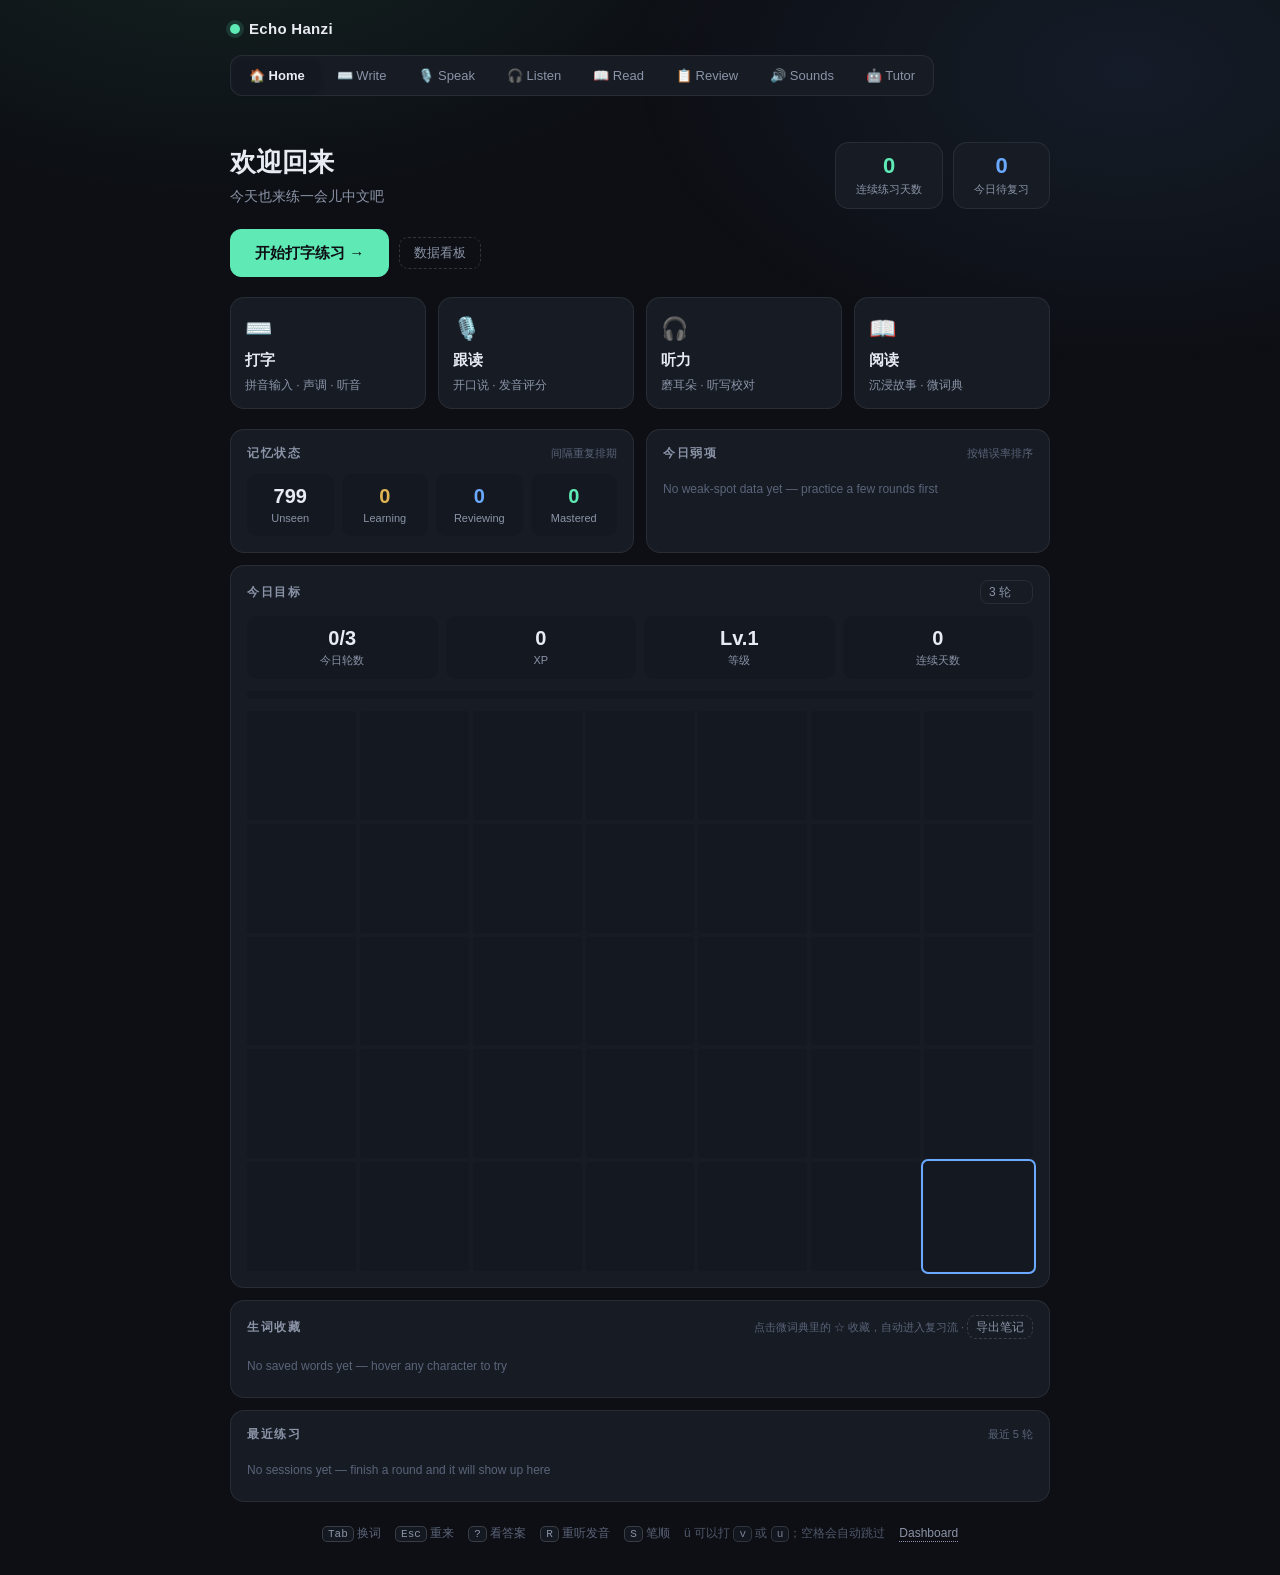
==== index.html @ b55a52b3 "feat: P3 体验打磨——IME 前缀词组联想、跟读录音回放对比、AI 助教语音输入" ====
<!doctype html>
<html lang="zh-CN" data-theme="dark">
<head>
<meta charset="utf-8" />
<meta name="viewport" content="width=device-width, initial-scale=1, viewport-fit=cover" />
<meta name="description" content="Echo Hanzi — 用打字的方式学中文：拼音输入、声调训练、听音盲打、间隔复习与弱项专项。" />
<meta name="theme-color" content="#0d0f14" />
<meta name="apple-mobile-web-app-capable" content="yes" />
<meta name="apple-mobile-web-app-status-bar-style" content="black-translucent" />
<meta name="apple-mobile-web-app-title" content="EchoHanzi" />
<title>Echo Hanzi · 中文打字学习</title>
<link rel="icon" href="favicon.svg" type="image/svg+xml" />
<link rel="apple-touch-icon" href="icon-192.png" />
<link rel="manifest" href="manifest.json" />
<link rel="stylesheet" href="styles.css" />
</head>
<body>
<div class="app">

  <header class="topbar">
    <div class="brand">
      <span class="brand-dot" aria-hidden="true"></span>
      <span class="brand-name">Echo Hanzi</span>
    </div>

    <!-- 四大核心中心全局导航 -->
    <nav class="hub-nav" id="hub-nav">
      <button class="hub-tab is-active" id="tab-home" type="button" data-hub="home">🏠 总览</button>
      <button class="hub-tab" id="tab-write" type="button" data-hub="write">⌨️ 打字</button>
      <button class="hub-tab" id="tab-speak" type="button" data-hub="speak">🎙️ 跟读</button>
      <button class="hub-tab" id="tab-listen" type="button" data-hub="listen">🎧 听力</button>
      <button class="hub-tab" id="tab-read" type="button" data-hub="read">📖 阅读</button>
      <button class="hub-tab" id="tab-review" type="button" data-hub="review">📋 复习</button>
      <button class="hub-tab" id="tab-pron" type="button" data-hub="pron">🔊 发音</button>
      <button class="hub-tab" id="tab-tutor" type="button" data-hub="tutor">🤖 助教</button>
    </nav>

    <div class="controls">
      <label class="sfield">
        <span class="sfield-label">模式</span>
        <select id="sel-mode">
          <option value="word">词</option>
          <option value="sentence">句</option>
          <option value="story">故事</option>
        </select>
      </label>

      <label class="sfield" id="field-level">
        <span class="sfield-label">词库</span>
        <select id="sel-level">
          <option value="hsk1">HSK 1</option>
          <option value="hsk2">HSK 2 🔒</option>
          <option value="hsk3">HSK 3 🔒</option>
          <option value="all">全部 🔒</option>
        </select>
      </label>

      <label class="sfield" id="field-story" hidden>
        <span class="sfield-label">选篇</span>
        <select id="sel-story">
          <option value="beijing-trip">第一次去北京</option>
          <option value="my-cat">我的小猫咪咪</option>
          <option value="coffee-shop">在咖啡馆见面</option>
          <option value="weekend-sports">周末的运动时光</option>
          <option value="my-bedroom">我的房间</option>
          <option value="bus-to-work">坐公交上班</option>
          <option value="rainy-day">雨天的周末</option>
          <option value="at-the-market">在菜市场</option>
          <option value="learning-chinese">学中文的日子</option>
          <option value="winter-snow">第一场雪</option>
          <option value="grandmas-dumplings">奶奶的饺子</option>
          <option value="lost-phone">手机不见了</option>
        </select>
      </label>

      <label class="sfield" id="field-count">
        <span class="sfield-label">数量</span>
        <select id="sel-count">
          <option value="10">10</option>
          <option value="20" selected>20</option>
          <option value="50">50</option>
          <option value="0">全部</option>
        </select>
      </label>

      <button class="toggle" id="tg-tones" type="button" aria-pressed="false" title="要求输入声调数字，如 ni3hao3">
        声调
      </button>
      <button class="toggle" id="tg-ime" type="button" aria-pressed="false" title="开启真实中文输入法：弹候选框，按空格/数字选字上屏">
        输入法
      </button>
      <button class="toggle" id="tg-echo" type="button" aria-pressed="false" title="隐藏汉字与拼音，只听音辨义">
        听音
      </button>
      <button class="toggle" id="tg-speech" type="button" aria-pressed="true" title="完成一个词后朗读">
        朗读
      </button>
      <button class="toggle" id="tg-sound" type="button" aria-pressed="true" title="敲击音效">
        音效
      </button>
      <button class="toggle" id="tg-lang" type="button" title="切换界面语言 (Language)">EN</button>
      <button class="toggle" id="btn-import" type="button" title="导入自定义内容">导入</button>
      <button class="toggle" id="btn-pro" type="button" title="Echo Hanzi Pro">👑</button>
      <button class="toggle iconly" id="tg-theme" type="button" title="切换主题">◐</button>
    </div>
  </header>

  <!-- 🏠 学习总览 (Home) -->
  <section class="screen home-screen" id="screen-home" hidden>
    <div class="home-hero">
      <div class="home-greet">
        <h2 class="home-title" id="home-title">欢迎回来</h2>
        <p class="home-sub" id="home-sub">今天也来练一会儿中文吧</p>
      </div>
      <div class="home-hero-stats">
        <div class="home-pill">
          <span class="home-pill-v" id="home-streak">0</span>
          <span class="home-pill-k">连续练习天数</span>
        </div>
        <div class="home-pill home-pill-due">
          <span class="home-pill-v" id="home-due">0</span>
          <span class="home-pill-k">今日待复习</span>
        </div>
      </div>
    </div>

    <div class="home-cta-row">
      <button class="primary-btn home-start" id="btn-home-start" type="button">开始打字练习 →</button>
      <button class="ghost-btn" id="btn-home-dash" type="button">数据看板</button>
    </div>

    <div class="home-cards" id="home-cards">
      <button class="home-card" type="button" data-goto="write">
        <span class="home-card-icon">⌨️</span>
        <span class="home-card-name">打字</span>
        <span class="home-card-desc">拼音输入 · 声调 · 听音</span>
      </button>
      <button class="home-card" type="button" data-goto="speak">
        <span class="home-card-icon">🎙️</span>
        <span class="home-card-name">跟读</span>
        <span class="home-card-desc">开口说 · 发音评分</span>
      </button>
      <button class="home-card" type="button" data-goto="listen">
        <span class="home-card-icon">🎧</span>
        <span class="home-card-name">听力</span>
        <span class="home-card-desc">磨耳朵 · 听写校对</span>
      </button>
      <button class="home-card" type="button" data-goto="read">
        <span class="home-card-icon">📖</span>
        <span class="home-card-name">阅读</span>
        <span class="home-card-desc">沉浸故事 · 微词典</span>
      </button>
    </div>

    <div class="home-panels">
      <section class="panel home-panel">
        <div class="panel-head"><h3 class="panel-title">记忆状态</h3><span class="panel-sub">间隔重复排期</span></div>
        <div class="home-srs" id="home-srs"></div>
      </section>
      <section class="panel home-panel">
        <div class="panel-head"><h3 class="panel-title">今日弱项</h3><span class="panel-sub">按错误率排序</span></div>
        <div class="home-weak" id="home-weak"></div>
      </section>
      <section class="panel home-panel home-panel-wide">
        <div class="panel-head">
          <h3 class="panel-title" id="today-title">今日目标</h3>
          <span class="panel-sub">
            <label class="today-goal-label">
              <select id="sel-goal" class="today-goal-select">
                <option value="1">1 轮</option>
                <option value="3" selected>3 轮</option>
                <option value="5">5 轮</option>
              </select>
            </label>
          </span>
        </div>
        <div class="today-box">
          <div class="today-stats">
            <div class="today-stat">
              <span class="today-stat-v" id="today-count">0/3</span>
              <span class="today-stat-k" id="today-k">今日轮数</span>
            </div>
            <div class="today-stat">
              <span class="today-stat-v" id="today-xp">0</span>
              <span class="today-stat-k">XP</span>
            </div>
            <div class="today-stat">
              <span class="today-stat-v" id="today-level">Lv.1</span>
              <span class="today-stat-k" id="today-level-k">等级</span>
            </div>
            <div class="today-stat">
              <span class="today-stat-v" id="today-streak2">0</span>
              <span class="today-stat-k" id="today-streak-k">连续天数</span>
            </div>
          </div>
          <div class="today-bar"><div class="today-bar-fill" id="today-fill"></div></div>
          <div class="heatmap" id="home-heatmap" title="最近 5 周打卡"></div>
        </div>
      </section>

      <section class="panel home-panel home-panel-wide">
        <div class="panel-head"><h3 class="panel-title">生词收藏</h3><span class="panel-sub"><span id="home-fav-sub">点击微词典里的 ☆ 收藏，自动进入复习流</span> · <button class="ghost-btn fav-export" id="btn-fav-export" type="button">导出笔记</button></span></div>
        <div class="home-fav" id="home-fav"></div>
      </section>

      <section class="panel home-panel home-panel-wide">
        <div class="panel-head"><h3 class="panel-title">最近练习</h3><span class="panel-sub">最近 5 轮</span></div>
        <div class="home-recent" id="home-recent"></div>
      </section>
    </div>
  </section>

  <!-- 🎙️ 口语跟读中心 (Speak) -->
  <section class="screen speak-screen" id="screen-speak" hidden>
    <div class="speak-header">
      <span class="runline" id="spk-run-pos">1 / 10 句</span>
      <button class="ghost-btn" id="btn-spk-listen" type="button">🔊 示范发音</button>
    </div>

    <div class="card speak-card">
      <div class="speak-hz" id="spk-target-hz">今天天气很好。</div>
      <div class="speak-py" id="spk-target-py">jīntiān tiānqì hěn hǎo</div>
      <div class="speak-en" id="spk-target-en">The weather is very nice today.</div>

      <!-- 用户跟读转录结果实时显示与评分 -->
      <div class="speak-result-box" id="spk-result-box" hidden>
        <div class="speak-trans" id="spk-trans"></div>
        <div class="speak-score" id="spk-score">
          <span class="spk-score-val" id="spk-score-val">100%</span>
          <span class="spk-score-desc" id="spk-score-desc">发音标准！</span>
          <button class="ghost-btn" id="btn-spk-replay" type="button" hidden title="回放你的录音，与示范音对比">▶ 我的录音</button>
        </div>
      </div>
    </div>

    <div class="speak-action-bar">
      <button class="mic-btn" id="btn-mic" type="button" title="点击开始跟读">
        <span class="mic-icon">🎙️</span>
        <span class="mic-label" id="mic-label">点击开口说</span>
      </button>
      <button class="ghost-btn" id="btn-spk-next" type="button">下一句</button>
    </div>
  </section>

  <!-- 🎧 听力磨耳朵中心 (Listen) -->
  <section class="screen listen-screen" id="screen-listen" hidden>
    <div class="speak-header">
      <span class="runline" id="lsn-run-pos">1 / 10 句</span>
      <div class="lsn-speed-ctrl">
        <button class="toggle" id="btn-lsn-slow" type="button">0.7x 慢速</button>
        <button class="toggle" id="btn-lsn-play" type="button">🔊 播放</button>
      </div>
    </div>

    <div class="card listen-card">
      <div class="listen-sound-wave">🎧 仔细听发音...</div>
      <div class="listen-hz-hidden" id="lsn-target-hz">？？？？</div>
      <div class="listen-en" id="lsn-target-en">点击上方播放听原声</div>
      <div class="listen-input-box">
        <input class="listen-input" id="lsn-input" type="text" placeholder="输入你听到的拼音或汉字..." autocomplete="off" />
        <button class="primary-btn" id="btn-lsn-check" type="button">校对</button>
      </div>
      <div class="listen-feedback" id="lsn-feedback" hidden></div>
    </div>
  </section>

  <!-- 📖 交互阅读中心 (Read) -->
  <section class="screen read-screen" id="screen-read" hidden>
    <div class="read-header">
      <h2 class="read-title" id="read-story-title">第一次去北京</h2>
      <button class="ghost-btn" id="btn-read-quiz" type="button" title="读完测一测">📝 小测</button>
      <span class="read-intro" id="read-story-intro">First Trip to Beijing</span>
    </div>

    <div class="card read-card">
      <div class="read-article" id="read-article"></div>
      <div class="read-quiz" id="read-quiz" hidden></div>
    </div>
  </section>

  <!-- 🤖 AI 助教 (Tutor) -->
  <section class="screen tutor-screen" id="screen-tutor" hidden>
    <div class="speak-header">
      <span class="runline" id="tutor-status">AI 助教了解你的学习进度</span>
      <div class="lsn-speed-ctrl">
        <button class="ghost-btn" id="btn-tutor-clear" type="button">清空对话</button>
        <button class="ghost-btn" id="btn-tutor-settings" type="button">⚙️ 设置</button>
      </div>
    </div>

    <div class="card tutor-card">
      <div class="tutor-messages" id="tutor-messages"></div>
      <div class="tutor-chips" id="tutor-chips">
        <button class="tutor-chip" type="button" data-prompt="quiz">考考我的弱项</button>
        <button class="tutor-chip" type="button" data-prompt="due">今天该复习什么</button>
        <button class="tutor-chip" type="button" data-prompt="chat">用中文跟我聊聊</button>
      </div>
      <div class="tutor-input-row">
        <input class="listen-input tutor-input" id="tutor-input" type="text"
          placeholder="用中文或英文问助教..." autocomplete="off" />
        <button class="ghost-btn" id="btn-tutor-mic" type="button" title="语音输入">🎙️</button>
        <button class="primary-btn" id="btn-tutor-send" type="button">发送</button>
      </div>
    </div>
  </section>

  <!-- 📋 复习中心 (Review) -->
  <section class="screen review-screen" id="screen-review" hidden>
    <div class="speak-header">
      <span class="runline" id="review-summary">0 个到期</span>
      <button class="primary-btn" id="btn-review-start" type="button" hidden>开始复习轮 →</button>
    </div>
    <div class="card review-card">
      <div class="review-list" id="review-list"></div>
    </div>
  </section>

  <!-- 🔊 发音听辨 (Pronunciation) -->
  <section class="screen pron-screen" id="screen-pron" hidden>
    <div class="speak-header">
      <div class="pron-cats" id="pron-cats">
        <button class="tutor-chip is-active" type="button" data-cat="tone">四声对比</button>
        <button class="tutor-chip" type="button" data-cat="initial">声母对立</button>
        <button class="tutor-chip" type="button" data-cat="final">韵母对立</button>
      </div>
      <span class="runline" id="pron-score">0 / 0 · 连对 0</span>
    </div>

    <div class="card pron-card">
      <button class="pron-play" id="btn-pron-play" type="button" title="再听一遍 (R)">🔊</button>
      <div class="pron-question" id="pron-question">你听到的是哪个？</div>
      <div class="pron-options" id="pron-options"></div>
      <div class="pron-feedback" id="pron-feedback" hidden></div>
      <button class="ghost-btn" id="btn-pron-next" type="button" hidden>下一题 (Tab)</button>
    </div>
  </section>

  <main class="screen" id="screen-typing">

    <div class="meter" aria-hidden="true"><div class="meter-fill" id="progress-fill"></div></div>

    <div class="runline">
      <span id="run-pos">1 / 20</span>
      <span class="dot" aria-hidden="true">·</span>
      <span id="run-level">HSK 1</span>
      <span class="grow"></span>
      <button class="chip chip-btn" id="run-drill" type="button" hidden></button>
      <span class="chip" id="run-due" hidden></span>
      <span id="run-mode"></span>
    </div>

    <section class="card" id="card">
      <span class="card-badge" id="card-badge" hidden></span>
      
      <!-- 语音播放波形小动效 -->
      <div class="voice-wave" id="voice-wave" hidden title="按 R 重播发音">
        <span class="wave-bar"></span>
        <span class="wave-bar"></span>
        <span class="wave-bar"></span>
        <span class="wave-bar"></span>
      </div>

      <button class="ghost-btn iconly card-stroke-btn" id="btn-show-stroke" type="button" title="查看笔顺 (S)">✍️</button>
      
      <!-- 故事沉浸式段落全景视图 -->
      <div class="story-view" id="story-view" hidden>
        <div class="story-meta">
          <h2 class="story-title" id="story-title">第一次去北京</h2>
          <span class="story-intro" id="story-intro">First Trip to Beijing</span>
        </div>
        <div class="story-paragraphs" id="story-paragraphs"></div>
      </div>

      <div class="hanzi" id="hanzi" lang="zh-Hans">你好</div>
      <div class="pinyin" id="pinyin" aria-live="off"></div>
      <div class="sentence" id="sentence" lang="zh-Hans" hidden></div>
      <div class="english" id="english">hello</div>
      <button class="ghost-btn" id="btn-reveal" type="button" hidden>显示答案</button>

      <!-- 真实中文输入法悬浮候选框 -->
      <div class="ime-popup" id="ime-popup" hidden>
        <div class="ime-buffer" id="ime-buffer"></div>
        <div class="ime-candidates" id="ime-candidates"></div>
        <div class="ime-pager">
          <span class="ime-page-info" id="ime-page-info">1/1</span>
          <span class="ime-pager-hint">- / = 翻页</span>
        </div>
      </div>

      <!-- 悬浮微词典卡片 -->
      <div class="dict-tooltip" id="dict-tooltip" hidden>
        <div class="dict-top">
          <div class="dict-char-group">
            <span class="dict-char" id="dt-char">喝</span>
            <span class="dict-py" id="dt-py">hē</span>
            <button class="dict-icon-btn" id="dt-btn-fav" type="button" title="收藏生词">☆</button>
            <button class="dict-icon-btn" id="dt-btn-speak" type="button" title="发音">🔊</button>
          </div>
          <button class="dict-icon-btn" id="dt-btn-stroke" type="button" title="查看笔顺">✍️</button>
        </div>
        <div class="dict-def" id="dt-def">to drink; beverage</div>
        <div class="dict-radical-box">
          <span class="dict-rad-tag" id="dt-rad">部首 口</span>
          <span class="dict-rad-desc" id="dt-rad-desc">口 (mouth / drinking action)</span>
        </div>
        <div class="dict-colloc-box" id="dt-colloc-box">
          <div class="dict-colloc-title">常用搭配</div>
          <div class="dict-colloc-list" id="dt-collocs"></div>
        </div>
        <input class="listen-input dict-note" id="dt-note" type="text" placeholder="写点笔记..." maxlength="60" />
      </div>
    </section>

    <div class="stats">
      <div class="stat"><span class="stat-v" id="st-cpm">0</span><span class="stat-k">字符/分</span></div>
      <div class="stat"><span class="stat-v" id="st-acc">100%</span><span class="stat-k">正确率</span></div>
      <div class="stat"><span class="stat-v" id="st-streak">0</span><span class="stat-k">连击</span></div>
      <div class="stat"><span class="stat-v" id="st-time">0:00</span><span class="stat-k">用时</span></div>
    </div>

    <p class="flash" id="flash" role="status" aria-live="polite"></p>
  </main>

  <section class="screen result" id="screen-result" hidden>
    <p class="result-eyebrow">本轮完成</p>
    <div class="result-hero">
      <span class="result-num" id="rs-cpm">0</span>
      <span class="result-unit">字符/分</span>
    </div>

    <div class="result-grid">
      <div class="stat"><span class="stat-v" id="rs-acc">0%</span><span class="stat-k">正确率</span></div>
      <div class="stat"><span class="stat-v" id="rs-words">0</span><span class="stat-k">完成词数</span></div>
      <div class="stat"><span class="stat-v" id="rs-streak">0</span><span class="stat-k">最长连击</span></div>
      <div class="stat"><span class="stat-v" id="rs-time">0:00</span><span class="stat-k">用时</span></div>
    </div>

    <p class="result-note" id="rs-due"></p>

    <div class="review" id="review" hidden>
      <h2 class="review-title">需要复习</h2>
      <ul class="review-list" id="review-list"></ul>
    </div>

    <div class="result-actions">
      <button class="primary-btn" id="btn-again" type="button">再练一轮</button>
      <button class="ghost-btn" id="btn-newset" type="button">换一批词</button>
      <button class="ghost-btn" id="btn-share-card" type="button">分享海报</button>
      <button class="ghost-btn" id="btn-dash-from-result" type="button">看数据</button>
    </div>
  </section>

  <section class="screen dash" id="screen-stats" hidden>
    <div class="dash-head">
      <h2 class="dash-title">数据看板</h2>
      <button class="ghost-btn" id="btn-dash-back" type="button">返回练习</button>
    </div>

    <p class="panel-empty dash-empty" id="dash-empty" hidden>还没有练习记录，先跑一轮吧。</p>

    <div class="dash-summary" id="dash-summary"></div>

    <section class="panel">
      <div class="panel-head">
        <h3 class="panel-title">建议专项</h3>
        <span class="panel-sub">按错误率挑出最该补的一项</span>
      </div>
      <div class="drills" id="dash-drills"></div>
    </section>

    <section class="panel">
      <div class="panel-head">
        <h3 class="panel-title">速度趋势</h3>
        <span class="panel-sub" id="dash-trend-sub"></span>
      </div>
      <div class="trend" id="dash-trend"></div>
    </section>

    <section class="panel">
      <div class="panel-head">
        <h3 class="panel-title">易错声母 / 韵母</h3>
        <span class="panel-sub">按错误率排序 · 样本 ≥3</span>
      </div>
      <div class="bars" id="dash-errors"></div>
    </section>

    <section class="panel">
      <div class="panel-head">
        <h3 class="panel-title">声调错误率</h3>
        <span class="panel-sub">需开声调模式积累</span>
      </div>
      <div class="tone-row" id="dash-tones"></div>
    </section>

    <section class="panel">
      <div class="panel-head">
        <h3 class="panel-title">掌握分布</h3>
        <span class="panel-sub" id="dash-mastery-sub"></span>
      </div>
      <div class="mastery" id="dash-mastery"></div>
    </section>

    <div class="dash-foot">
      <button class="ghost-btn danger" id="btn-dash-reset" type="button">清空统计数据</button>
    </div>
  </section>

  <footer class="hints">
    <span><kbd>Tab</kbd> 换词</span>
    <span><kbd>Esc</kbd> 重来</span>
    <span><kbd>?</kbd> 看答案</span>
    <span><kbd>R</kbd> 重听发音</span>
    <span><kbd>S</kbd> 笔顺</span>
    <span class="tip">ü 可以打 <kbd>v</kbd> 或 <kbd>u</kbd>；空格会自动跳过</span>
    <span class="tip" id="hint-punct" hidden>句中标点用 <kbd>,</kbd> <kbd>.</kbd> <kbd>!</kbd> <kbd>?</kbd> 键</span>
    <button class="link-btn" id="btn-stats" type="button">数据看板</button>
  </footer>

  <!-- 成绩战绩海报预览浮层 -->
<div class="modal-backdrop" id="share-modal" hidden>
  <div class="share-dialog">
    <div class="stroke-header">
      <div class="stroke-title-wrap">
        <h3 class="share-title" id="share-title">战绩海报</h3>
        <span class="stroke-info">1200 × 675 HD</span>
      </div>
      <button class="ghost-btn iconly stroke-close" id="btn-share-close" type="button" title="关闭 (Esc)">✕</button>
    </div>

    <div class="share-preview-box">
      <img id="share-preview-img" alt="Result Poster" class="share-img" />
    </div>

    <div class="share-actions">
      <button class="primary-btn" id="btn-copy-poster" type="button">复制图片</button>
      <button class="ghost-btn" id="btn-download-poster" type="button">下载 PNG</button>
    </div>
  </div>
</div>

<!-- 自定义内容导入浮层 -->
<div class="modal-backdrop" id="import-modal" hidden>
  <div class="share-dialog">
    <div class="stroke-header">
      <div class="stroke-title-wrap">
        <h3 class="share-title" id="import-title">导入自定义内容</h3>
      </div>
      <button class="ghost-btn iconly stroke-close" id="btn-import-close" type="button" title="关闭 (Esc)">✕</button>
    </div>
    <input class="listen-input" id="import-name" type="text" placeholder="给这套内容起个名字，如：我的课文" maxlength="30" />
    <textarea class="import-textarea" id="import-text" rows="7" placeholder="粘贴任意中文文本：课文、新闻、歌词...&#10;系统会自动切句、标音节，生成打字 / 跟读 / 听写练习"></textarea>
    <div class="import-actions">
      <button class="ghost-btn" id="btn-import-delete" type="button" hidden>删除已有</button>
      <button class="primary-btn" id="btn-import-save" type="button">保存并使用</button>
    </div>
    <div class="import-list" id="import-list"></div>
  </div>
</div>

<div class="modal-backdrop" id="tutor-modal" hidden>
  <div class="share-dialog">
    <div class="stroke-header">
      <div class="stroke-title-wrap">
        <h3 class="share-title">AI 助教设置</h3>
      </div>
      <button class="ghost-btn iconly stroke-close" id="btn-tutor-close" type="button" title="关闭 (Esc)">✕</button>
    </div>
    <p class="tutor-note">自带 API Key（BYOK），仅保存在本机浏览器，不会上传。支持任意 OpenAI 兼容接口。</p>
    <label class="tutor-field">
      <span>API 地址 (Base URL)</span>
      <input class="listen-input" id="tutor-baseurl" type="text" placeholder="https://api.openai.com/v1" />
    </label>
    <label class="tutor-field">
      <span>API Key</span>
      <input class="listen-input" id="tutor-key" type="password" placeholder="sk-..." />
    </label>
    <label class="tutor-field">
      <span>模型</span>
      <input class="listen-input" id="tutor-model" type="text" placeholder="gpt-4o-mini" />
    </label>
    <div class="import-actions">
      <button class="primary-btn" id="btn-tutor-save" type="button">保存</button>
    </div>
  </div>
</div>

<div class="modal-backdrop" id="pro-modal" hidden>
  <div class="share-dialog">
    <div class="stroke-header">
      <div class="stroke-title-wrap">
        <h3 class="share-title" id="pro-title">Echo Hanzi Pro</h3>
      </div>
      <button class="ghost-btn iconly stroke-close" id="btn-pro-close" type="button" title="关闭 (Esc)">✕</button>
    </div>
    <div class="pro-status" id="pro-status"></div>
    <div class="pro-compare" id="pro-compare">
      <div class="pro-row"><span>打字词库</span><span class="pro-free">HSK 1</span><span class="pro-pro">HSK 全部</span></div>
      <div class="pro-row"><span>发音听辨</span><span class="pro-free">10 题/天</span><span class="pro-pro">无限</span></div>
      <div class="pro-row"><span>AI 助教</span><span class="pro-free">5 条/天</span><span class="pro-pro">无限</span></div>
      <div class="pro-row"><span>自定义导入</span><span class="pro-free">1 套</span><span class="pro-pro">无限</span></div>
      <div class="pro-row"><span>笔记导出</span><span class="pro-free">—</span><span class="pro-pro">✓</span></div>
    </div>
    <p class="pro-note">一次购买，永久使用 · 无订阅 · 无账号 · 数据全在本机</p>
    <div class="import-actions pro-actions">
      <a class="primary-btn pro-buy" id="pro-buy-link" href="#" target="_blank" rel="noopener">购买 Pro</a>
    </div>
    <div class="pro-activate" id="pro-activate">
      <input class="listen-input" id="pro-key-input" type="text" placeholder="粘贴 License Key（EH1....）" />
      <button class="ghost-btn" id="btn-pro-activate" type="button">激活</button>
      <button class="ghost-btn" id="btn-pro-deactivate" type="button" hidden>取消激活</button>
    </div>
  </div>
</div>

<div class="focus-hint" id="focus-hint" hidden>点一下页面开始输入</div>
</div>

<!-- 汉字笔顺动画演示浮层 -->
<div class="modal-backdrop" id="stroke-modal" hidden>
  <div class="stroke-dialog">
    <div class="stroke-header">
      <div class="stroke-title-wrap">
        <h3 class="stroke-char" id="stroke-char">文</h3>
        <span class="stroke-info" id="stroke-info">笔画 4</span>
      </div>
      <button class="ghost-btn iconly stroke-close" id="btn-stroke-close" type="button" title="关闭 (Esc)">✕</button>
    </div>

    <div class="stroke-grid-box">
      <!-- 米字格 -->
      <svg class="mige-bg" viewBox="0 0 1024 1024">
        <line x1="0" y1="0" x2="1024" y2="1024" stroke="currentColor" stroke-dasharray="8 8" opacity="0.18"/>
        <line x1="1024" y1="0" x2="0" y2="1024" stroke="currentColor" stroke-dasharray="8 8" opacity="0.18"/>
        <line x1="512" y1="0" x2="512" y2="1024" stroke="currentColor" stroke-dasharray="8 8" opacity="0.25"/>
        <line x1="0" y1="512" x2="1024" y2="512" stroke="currentColor" stroke-dasharray="8 8" opacity="0.25"/>
        <rect x="2" y="2" width="1020" height="1020" fill="none" stroke="currentColor" opacity="0.3"/>
      </svg>
      <!-- 动态笔画 SVG -->
      <svg class="stroke-canvas" id="stroke-canvas" viewBox="0 0 1024 1024"></svg>
    </div>

    <div class="stroke-controls">
      <button class="ghost-btn" id="btn-stroke-replay" type="button">重播</button>
      <button class="ghost-btn" id="btn-stroke-prev" type="button">上一步</button>
      <button class="ghost-btn" id="btn-stroke-next" type="button">下一步</button>
      <button class="primary-btn" id="btn-stroke-play" type="button">自动演示</button>
    </div>
  </div>
</div>

<input id="catcher" class="catcher" type="text" inputmode="latin" lang="en"
       autocomplete="off" autocorrect="off" autocapitalize="off" spellcheck="false"
       aria-label="拼音输入区" />

<script src="pinyin.js"></script>
<script src="data.js"></script>
<script src="audio.js"></script>
<script src="speech-rec.js"></script>
<script src="share.js"></script>
<script src="i18n.js"></script>
<script src="dict.js"></script>
<script src="collection.js"></script>
<script src="license.js"></script>
<script src="tutor.js"></script>
<script src="pron.js"></script>
<script src="stories.js"></script>
<script src="ime.js"></script>
<script src="custom.js"></script>
<script src="strokes.js"></script>
<script src="srs.js"></script>
<script src="stats.js"></script>
<script src="app.js"></script>
</body>
</html>
---- styles.css ----
/* ============================================================
   Echo Hanzi — 样式
   ============================================================ */

:root {
  --bg: #0d0f14;
  --bg-soft: #141821;
  --panel: #161b24;
  --text: #e8ebf2;
  --muted: #8b94a7;
  --faint: #5b6479;
  --accent: #5ee9b5;
  --accent-2: #6aa9ff;
  --danger: #ff6b6b;
  --border: rgba(255, 255, 255, 0.08);
  --border-strong: rgba(255, 255, 255, 0.16);
  --shadow: 0 24px 60px rgba(0, 0, 0, 0.45);
  --radius: 16px;
}

[data-theme="light"] {
  --bg: #f6f7fa;
  --bg-soft: #eef0f5;
  --panel: #ffffff;
  --text: #121722;
  --muted: #5f6a7d;
  --faint: #9aa3b2;
  --accent: #0f9d76;
  --accent-2: #2f6fed;
  --danger: #d94b4b;
  --border: rgba(16, 22, 34, 0.09);
  --border-strong: rgba(16, 22, 34, 0.18);
  --shadow: 0 20px 50px rgba(20, 30, 60, 0.1);
}

* { box-sizing: border-box; }

[hidden] { display: none !important; }

html, body {
  margin: 0;
  padding: 0;
  min-height: 100%;
}

body {
  background: var(--bg);
  color: var(--text);
  font-family: -apple-system, BlinkMacSystemFont, "Segoe UI", "Inter", "PingFang SC",
               "Hiragino Sans GB", "Microsoft YaHei", sans-serif;
  font-size: 15px;
  line-height: 1.5;
  -webkit-font-smoothing: antialiased;
}

body::before {
  content: "";
  position: fixed;
  inset: 0;
  pointer-events: none;
  background:
    radial-gradient(900px 500px at 18% -10%, rgba(94, 233, 181, 0.09), transparent 60%),
    radial-gradient(800px 480px at 88% 8%, rgba(106, 169, 255, 0.09), transparent 62%);
  z-index: 0;
}

.app {
  position: relative;
  z-index: 1;
  max-width: 860px;
  margin: 0 auto;
  padding: 18px 20px 32px;
  min-height: 100vh;
  display: flex;
  flex-direction: column;
  gap: 22px;
}

/* ---------------- 顶栏 ---------------- */

.topbar {
  display: flex;
  align-items: center;
  justify-content: space-between;
  gap: 14px;
  flex-wrap: wrap;
}

.brand {
  display: flex;
  align-items: center;
  gap: 9px;
  font-weight: 650;
  letter-spacing: 0.02em;
}

.brand-dot {
  width: 10px;
  height: 10px;
  border-radius: 50%;
  background: var(--accent);
  box-shadow: 0 0 0 4px rgba(94, 233, 181, 0.14);
  animation: pulse 2.6s ease-in-out infinite;
}

@keyframes pulse {
  0%, 100% { box-shadow: 0 0 0 4px rgba(94, 233, 181, 0.14); }
  50% { box-shadow: 0 0 0 8px rgba(94, 233, 181, 0.04); }
}

.controls {
  display: flex;
  align-items: center;
  gap: 8px;
  flex-wrap: wrap;
}

.sfield {
  display: inline-flex;
  align-items: center;
  gap: 6px;
  min-width: 0;
  background: var(--panel);
  border: 1px solid var(--border);
  border-radius: 10px;
  padding: 4px 8px 4px 10px;
}

.sfield-label {
  font-size: 12px;
  color: var(--muted);
  white-space: nowrap;
}

.sfield select {
  appearance: none;
  min-width: 0;
  background: transparent;
  border: 0;
  color: var(--text);
  font: inherit;
  font-size: 13px;
  padding: 2px 14px 2px 2px;
  cursor: pointer;
  background-image: linear-gradient(45deg, transparent 50%, var(--muted) 50%),
                    linear-gradient(135deg, var(--muted) 50%, transparent 50%);
  background-position: calc(100% - 6px) 52%, calc(100% - 2px) 52%;
  background-size: 4px 4px, 4px 4px;
  background-repeat: no-repeat;
}

.sfield select:focus-visible { outline: 2px solid var(--accent); outline-offset: 2px; }

.toggle {
  appearance: none;
  font: inherit;
  font-size: 13px;
  color: var(--muted);
  background: var(--panel);
  border: 1px solid var(--border);
  border-radius: 10px;
  padding: 6px 10px;
  cursor: pointer;
  transition: color 0.15s ease, border-color 0.15s ease, background-color 0.15s ease;
}

.toggle:hover { color: var(--text); border-color: var(--border-strong); }

.toggle[aria-pressed="true"] {
  color: var(--bg);
  background: var(--accent);
  border-color: var(--accent);
  font-weight: 600;
}

[data-theme="light"] .toggle[aria-pressed="true"] { color: #fff; }

.toggle.iconly { padding: 6px 10px; font-size: 14px; }

/* ---------------- 主区 ---------------- */

.screen { flex: 1; display: flex; flex-direction: column; gap: 16px; justify-content: center; }

.meter {
  height: 3px;
  border-radius: 99px;
  background: var(--border);
  overflow: hidden;
}

.meter-fill {
  height: 100%;
  width: 0;
  border-radius: 99px;
  background: linear-gradient(90deg, var(--accent), var(--accent-2));
  transition: width 0.28s ease;
}

.runline {
  display: flex;
  align-items: center;
  gap: 8px;
  font-size: 12px;
  color: var(--muted);
  font-variant-numeric: tabular-nums;
}

.runline .grow { flex: 1; }

.chip-btn {
  appearance: none;
  font: inherit;
  cursor: pointer;
  transition: color 0.15s ease, border-color 0.15s ease;
}

.chip-btn.is-active {
  color: var(--bg);
  background: var(--accent-2);
  border-style: solid;
  border-color: var(--accent-2);
}

[data-theme="light"] .chip-btn.is-active { color: #fff; }

.chip {
  font-size: 11px;
  letter-spacing: 0.04em;
  color: var(--accent-2);
  border: 1px dashed var(--accent-2);
  border-radius: 99px;
  padding: 1px 8px;
  font-variant-numeric: tabular-nums;
}
.runline .dot { color: var(--faint); }

.card {
  position: relative;
  margin: 4px 0 0;
  padding: 40px 24px 34px;
  border-radius: var(--radius);
  background: var(--panel);
  border: 1px solid var(--border);
  box-shadow: var(--shadow);
  display: flex;
  flex-direction: column;
  align-items: center;
  gap: 18px;
  min-height: 258px;
  justify-content: center;
  transition: border-color 0.2s ease, transform 0.2s ease;
}

.card.done { border-color: rgba(94, 233, 181, 0.45); }

.card-badge {
  position: absolute;
  top: 12px;
  left: 14px;
  font-size: 11px;
  letter-spacing: 0.06em;
  color: var(--faint);
  border: 1px solid var(--border);
  border-radius: 6px;
  padding: 2px 7px;
  transition: color 0.2s ease, border-color 0.2s ease;
}

.card-badge.is-review {
  color: var(--accent-2);
  border-color: var(--accent-2);
  border-style: dashed;
}

.card-stroke-btn {
  position: absolute;
  top: 10px;
  right: 12px;
  font-size: 13px;
  padding: 3px 8px;
  border-radius: 8px;
  opacity: 0.7;
}

.card-stroke-btn:hover {
  opacity: 1;
}

.hanzi {
  font-family: "Songti SC", "Noto Serif SC", "Source Han Serif SC", "STSong", serif;
  font-size: clamp(52px, 12vw, 88px);
  line-height: 1.12;
  letter-spacing: 0.06em;
  text-align: center;
  transition: filter 0.28s ease, opacity 0.28s ease;
}

.pinyin {
  display: flex;
  flex-wrap: wrap;
  justify-content: center;
  gap: 0.15em 0.55em;
  font-family: ui-monospace, "SF Mono", "JetBrains Mono", Menlo, Consolas, monospace;
  font-size: clamp(17px, 3.4vw, 22px);
  min-height: 30px;
  transition: opacity 0.2s ease;
}

.pinyin .syl { display: inline-flex; }

.pinyin .ch {
  position: relative;
  color: var(--faint);
  transition: color 0.12s ease, transform 0.12s ease;
  padding: 0 0.5px;
}

.pinyin .ch.is-tone {
  color: var(--muted);
  opacity: 0.72;
  font-size: 0.86em;
  align-self: flex-start;
}

.pinyin .ch.is-ok { color: var(--text); }
.pinyin .ch.is-tone.is-ok { color: var(--accent); opacity: 1; }

.pinyin .ch.is-cur::after {
  content: "";
  position: absolute;
  left: -1px;
  right: -1px;
  bottom: -5px;
  height: 2px;
  border-radius: 2px;
  background: var(--accent);
  animation: blink 1.05s steps(2, start) infinite;
}

@keyframes blink { 0%, 100% { opacity: 1; } 50% { opacity: 0.15; } }

.pinyin .ch.is-err {
  color: var(--danger);
  transform: translateY(1px);
  animation: shake 0.22s ease;
}

@keyframes shake {
  0%, 100% { transform: translateX(0); }
  25% { transform: translateX(-3px); }
  75% { transform: translateX(3px); }
}

/* ---------------- 句模式：逐字单元 ---------------- */

.sentence {
  display: flex;
  flex-wrap: wrap;
  justify-content: center;
  align-items: flex-end;
  gap: 10px 12px;
  width: 100%;
}

.unit {
  display: inline-flex;
  flex-direction: column;
  align-items: center;
  gap: 7px;
  padding: 5px 7px 6px;
  border-radius: 9px;
  min-width: 40px;
  transition: background-color 0.18s ease;
}

.unit.is-cur { background: var(--bg-soft); }

.u-hz {
  font-family: "Songti SC", "Noto Serif SC", "Source Han Serif SC", "STSong", serif;
  font-size: clamp(24px, 5.2vw, 36px);
  line-height: 1.2;
  color: var(--muted);
  transition: color 0.18s ease, transform 0.18s ease;
}

.unit.is-done .u-hz { color: var(--text); }
.unit.is-cur .u-hz { color: var(--accent); }

.unit.is-punct .u-hz {
  font-size: clamp(18px, 4vw, 26px);
  color: var(--faint);
}

.unit.is-done.is-punct .u-hz { color: var(--muted); }

.u-py {
  display: inline-flex;
  gap: 0;
  font-family: ui-monospace, "SF Mono", "JetBrains Mono", Menlo, Consolas, monospace;
  font-size: clamp(11px, 2.6vw, 14px);
  line-height: 1.3;
  min-height: 18px;
  color: var(--faint);
}

.u-py .ch { padding: 0 0.5px; transition: color 0.12s ease, opacity 0.2s ease; }

.unit.is-done .u-py { opacity: 0.35; }
.unit.is-done .u-py .ch.is-ok { color: var(--muted); }

.u-py .ch.is-ok { color: var(--muted); }
.u-py .ch.is-cur { color: var(--text); }

.u-py .ch.is-cur::after {
  bottom: -3px;
  height: 2px;
}

.u-py .ch.is-err { color: var(--danger); }

/* 标点键位提示：做成键帽 */
.ch.is-punctkey {
  font-family: ui-monospace, "SF Mono", Menlo, monospace;
  font-size: 0.95em;
  padding: 0 4px;
  border: 1px dashed var(--border-strong);
  border-radius: 4px;
  color: var(--faint);
  line-height: 1.5;
}

.ch.is-punctkey.is-cur { color: var(--text); border-color: var(--accent); border-style: solid; }
.ch.is-punctkey.is-ok { color: var(--accent); border-color: var(--accent); border-style: solid; }

.card.masked .sentence {
  filter: blur(12px);
  opacity: 0.55;
  user-select: none;
}

.card.is-sentence {
  padding: 30px 18px 26px;
  min-height: 200px;
  gap: 16px;
}

.card.is-sentence .english { max-width: 46ch; }

.rv-hanzi.is-long {
  font-size: 14px;
  font-family: inherit;
  line-height: 1.45;
}

.english {
  font-size: 14px;
  color: var(--muted);
  text-align: center;
  max-width: 34ch;
  transition: opacity 0.2s ease;
}

/* 听音模式：模糊汉字与拼音 */
.card.masked .hanzi {
  filter: blur(16px);
  opacity: 0.5;
  user-select: none;
}

.card.masked .pinyin {
  opacity: 0;
  pointer-events: none;
}

.ghost-btn {
  appearance: none;
  font: inherit;
  font-size: 13px;
  color: var(--muted);
  background: transparent;
  border: 1px dashed var(--border-strong);
  border-radius: 9px;
  padding: 5px 14px;
  cursor: pointer;
  transition: color 0.15s ease, border-color 0.15s ease;
}

.ghost-btn:hover { color: var(--text); border-color: var(--accent); }

.primary-btn {
  appearance: none;
  font: inherit;
  font-size: 14px;
  font-weight: 600;
  color: var(--bg);
  background: var(--accent);
  border: 1px solid var(--accent);
  border-radius: 11px;
  padding: 10px 22px;
  cursor: pointer;
  transition: transform 0.12s ease, filter 0.15s ease;
}

[data-theme="light"] .primary-btn { color: #fff; }

.primary-btn:hover { filter: brightness(1.06); }
.primary-btn:active { transform: translateY(1px); }

/* ---------------- 数据 ---------------- */

.stats {
  display: grid;
  grid-template-columns: repeat(4, minmax(0, 1fr));
  gap: 8px;
  margin-top: 6px;
}

.stat {
  display: flex;
  flex-direction: column;
  align-items: center;
  gap: 2px;
  padding: 10px 6px;
  border-radius: 12px;
  background: var(--bg-soft);
  border: 1px solid var(--border);
}

.stat-v {
  font-family: ui-monospace, "SF Mono", "JetBrains Mono", Menlo, monospace;
  font-size: clamp(17px, 3.2vw, 21px);
  font-weight: 600;
  font-variant-numeric: tabular-nums;
  letter-spacing: -0.01em;
}

.stat-k { font-size: 11px; color: var(--muted); }

.flash {
  min-height: 20px;
  margin: 0;
  text-align: center;
  font-size: 13px;
  color: var(--muted);
}

.flash.is-good { color: var(--accent); }
.flash.is-bad { color: var(--danger); }

/* ---------------- 结果页 ---------------- */

.result {
  align-items: center;
  text-align: center;
  gap: 14px;
  padding-top: 12px;
}

.result-eyebrow {
  margin: 0;
  font-size: 12px;
  letter-spacing: 0.16em;
  text-transform: uppercase;
  color: var(--muted);
}

.result-hero {
  display: flex;
  align-items: baseline;
  gap: 8px;
}

.result-num {
  font-family: ui-monospace, "SF Mono", "JetBrains Mono", Menlo, monospace;
  font-size: clamp(52px, 13vw, 76px);
  font-weight: 700;
  line-height: 1;
  letter-spacing: -0.03em;
  background: linear-gradient(100deg, var(--accent), var(--accent-2));
  -webkit-background-clip: text;
  background-clip: text;
  color: transparent;
}

.result-unit { font-size: 14px; color: var(--muted); }

.result-grid {
  display: grid;
  grid-template-columns: repeat(4, minmax(0, 1fr));
  gap: 8px;
  width: 100%;
}

.review {
  width: 100%;
  text-align: left;
  margin-top: 6px;
}

.review-title {
  font-size: 12px;
  letter-spacing: 0.14em;
  text-transform: uppercase;
  color: var(--muted);
  margin: 0 0 8px;
}

.review-list {
  list-style: none;
  margin: 0;
  padding: 0;
  display: flex;
  flex-direction: column;
  gap: 6px;
  max-height: 220px;
  overflow-y: auto;
}

.review-item {
  display: flex;
  align-items: baseline;
  gap: 10px;
  padding: 9px 12px;
  border-radius: 10px;
  background: var(--bg-soft);
  border: 1px solid var(--border);
  cursor: pointer;
  transition: border-color 0.15s ease;
}

.review-item:hover { border-color: var(--border-strong); }

.rv-hanzi {
  font-family: "Songti SC", "Noto Serif SC", serif;
  font-size: 19px;
}

.rv-pinyin {
  font-family: ui-monospace, "SF Mono", Menlo, monospace;
  font-size: 12px;
  color: var(--accent);
}

.rv-en {
  margin-left: auto;
  font-size: 12px;
  color: var(--muted);
  text-align: right;
}

.result-note {
  margin: 2px 0 0;
  font-size: 12px;
  color: var(--muted);
  max-width: 46ch;
  line-height: 1.5;
}

.result-actions {
  display: flex;
  gap: 10px;
  flex-wrap: wrap;
  justify-content: center;
  margin-top: 4px;
}

/* ---------------- 数据看板 ---------------- */

.link-btn {
  appearance: none;
  font: inherit;
  font-size: 12px;
  color: var(--muted);
  background: none;
  border: 0;
  padding: 0;
  cursor: pointer;
  text-decoration: underline;
  text-decoration-style: dotted;
  text-underline-offset: 3px;
}

.link-btn:hover { color: var(--accent); }

.dash { gap: 12px; justify-content: flex-start; }

.dash-head {
  display: flex;
  align-items: center;
  justify-content: space-between;
  gap: 12px;
}

.dash-title { margin: 0; font-size: 17px; font-weight: 650; letter-spacing: 0.01em; }

.dash-summary {
  display: grid;
  grid-template-columns: repeat(4, minmax(0, 1fr));
  gap: 8px;
}

.panel {
  border: 1px solid var(--border);
  border-radius: 14px;
  background: var(--panel);
  padding: 14px 16px 16px;
}

.panel-head {
  display: flex;
  align-items: baseline;
  justify-content: space-between;
  gap: 10px;
  margin-bottom: 12px;
  flex-wrap: wrap;
}

.panel-title {
  margin: 0;
  font-size: 12px;
  letter-spacing: 0.14em;
  text-transform: uppercase;
  color: var(--muted);
  font-weight: 600;
}

.panel-sub { font-size: 11px; color: var(--faint); }

.panel-empty { font-size: 12px; color: var(--faint); margin: 6px 0; }

.dash-empty { margin: 0 0 4px; }

.trend { display: flex; flex-direction: column; gap: 8px; }

.trend-wrap { height: 88px; }
.trend-wrap svg { display: block; width: 100%; height: 100%; }

.trend-line {
  fill: none;
  stroke: var(--accent);
  stroke-width: 1.6;
  stroke-linejoin: round;
  stroke-linecap: round;
}

.trend-area { fill: var(--accent); opacity: 0.1; }

.trend-legend {
  display: flex;
  gap: 14px;
  font-size: 11px;
  color: var(--faint);
  font-variant-numeric: tabular-nums;
}

.drills {
  display: grid;
  grid-template-columns: repeat(auto-fit, minmax(190px, 1fr));
  gap: 10px;
}

.drill-btn {
  appearance: none;
  font: inherit;
  text-align: left;
  cursor: pointer;
  display: flex;
  flex-direction: column;
  gap: 3px;
  padding: 10px 13px;
  border-radius: 11px;
  border: 1px solid var(--border-strong);
  background: var(--bg-soft);
  color: var(--text);
  transition: border-color 0.15s ease, transform 0.12s ease, background-color 0.15s ease;
}

.drill-btn:hover { border-color: var(--accent); }
.drill-btn:active { transform: translateY(1px); }

.drill-btn.is-mix {
  border-color: var(--accent-2);
  background: transparent;
  border-style: dashed;
}

.drill-label { font-size: 14px; font-weight: 600; }

.drill-meta {
  font-size: 11px;
  color: var(--muted);
  font-variant-numeric: tabular-nums;
}

.bars {
  display: grid;
  grid-template-columns: repeat(2, minmax(0, 1fr));
  gap: 8px 20px;
}

.bar-col { display: flex; flex-direction: column; gap: 7px; }

.bar-col-title {
  font-size: 11px;
  color: var(--faint);
  letter-spacing: 0.1em;
}

.bar-row {
  display: grid;
  grid-template-columns: 46px minmax(0, 1fr) 40px;
  align-items: center;
  gap: 8px;
}

.bar-key {
  font-family: ui-monospace, "SF Mono", Menlo, monospace;
  font-size: 12px;
  color: var(--text);
}

.bar-track {
  height: 6px;
  border-radius: 99px;
  background: var(--bg-soft);
  overflow: hidden;
}

.bar-fill {
  display: block;
  height: 100%;
  border-radius: 99px;
  background: var(--accent);
  opacity: 0.7;
}

.bar-fill.is-mid { background: var(--accent-2); opacity: 0.85; }
.bar-fill.is-high { background: var(--danger); opacity: 1; }

.bar-val {
  font-size: 11px;
  color: var(--muted);
  text-align: right;
  font-variant-numeric: tabular-nums;
}

.tone-row { display: flex; flex-direction: column; gap: 7px; }
.tone-row .bar-row { grid-template-columns: 74px minmax(0, 1fr) 40px; }
.tone-row .bar-key { font-family: inherit; }

.mastery { display: flex; flex-direction: column; gap: 10px; }

.mastery-bar {
  display: flex;
  height: 10px;
  border-radius: 99px;
  overflow: hidden;
  background: var(--bg-soft);
}

.mastery-seg { display: block; height: 100%; }
.mastery-seg.is-fresh { background: var(--border-strong); }
.mastery-seg.is-learning { background: var(--danger); opacity: 0.8; }
.mastery-seg.is-solid { background: var(--accent-2); opacity: 0.9; }
.mastery-seg.is-mastered { background: var(--accent); }

.mastery-legend {
  display: flex;
  flex-wrap: wrap;
  gap: 6px 16px;
  font-size: 11px;
  color: var(--muted);
}

.mastery-key { display: inline-flex; align-items: center; gap: 6px; }

.mastery-dot {
  width: 7px;
  height: 7px;
  border-radius: 2px;
  background: var(--border-strong);
}

.mastery-key.is-learning .mastery-dot { background: var(--danger); opacity: 0.8; }
.mastery-key.is-solid .mastery-dot { background: var(--accent-2); }
.mastery-key.is-mastered .mastery-dot { background: var(--accent); }

.dash-foot { display: flex; justify-content: flex-end; padding-top: 2px; }

.ghost-btn.danger { color: var(--danger); border-color: var(--danger); opacity: 0.75; }
.ghost-btn.danger:hover { opacity: 1; }

/* ---------------- 页脚 / 提示 ---------------- */

.hints {
  display: flex;
  flex-wrap: wrap;
  gap: 14px;
  justify-content: center;
  font-size: 12px;
  color: var(--faint);
}

.hints .tip { color: var(--faint); opacity: 0.85; }

kbd {
  font-family: ui-monospace, "SF Mono", Menlo, monospace;
  font-size: 11px;
  padding: 1px 5px;
  border-radius: 5px;
  border: 1px solid var(--border-strong);
  background: var(--bg-soft);
  color: var(--muted);
}

.focus-hint {
  position: fixed;
  left: 50%;
  bottom: 22px;
  transform: translateX(-50%);
  padding: 8px 16px;
  border-radius: 99px;
  background: var(--panel);
  border: 1px solid var(--border-strong);
  box-shadow: var(--shadow);
  font-size: 13px;
  color: var(--muted);
  z-index: 5;
  animation: rise 0.3s ease;
}

@keyframes rise {
  from { opacity: 0; transform: translate(-50%, 8px); }
  to { opacity: 1; transform: translate(-50%, 0); }
}

/* 隐形输入捕获框：桌面端不显示，移动端用于唤起软键盘 */
.catcher {
  position: fixed;
  left: 50%;
  bottom: 0;
  width: 1px;
  height: 1px;
  padding: 0;
  border: 0;
  opacity: 0;
  color: transparent;
  background: transparent;
  outline: none;
  z-index: -1;
}

/* ---------------- 响应式 ---------------- */

@media (max-width: 780px) {
  /* 顶栏分两行：品牌 / 控件；控件用 12 栏栅格排布，主题按钮固定在右上角 */
  .topbar { flex-direction: column; align-items: stretch; gap: 10px; position: relative; }
  .controls {
    display: grid;
    grid-template-columns: repeat(12, minmax(0, 1fr));
    gap: 8px;
    width: 100%;
  }
  .controls .sfield { justify-content: space-between; }
  .controls > :nth-child(1) { grid-column: span 4; }
  .controls > :nth-child(2) { grid-column: span 4; }
  .controls > :nth-child(3) { grid-column: span 4; }
  .controls > :nth-child(4) { grid-column: span 4; }
  .controls > :nth-child(4) { grid-column: span 2; }
  .controls > :nth-child(5) { grid-column: span 3; }
  .controls > :nth-child(6) { grid-column: span 2; }
  .controls > :nth-child(7) { grid-column: span 2; }
  .controls > :nth-child(8) { grid-column: span 3; }
  .controls .toggle { padding: 7px 4px; text-align: center; }
  .controls .toggle.iconly {
    position: absolute;
    top: 0;
    right: 0;
    width: 34px;
    height: 30px;
    padding: 0;
    border-radius: 9px;
  }
  .sfield select { flex: 1; }
}

@media (max-width: 620px) {
  .app { padding: 14px 14px 26px; gap: 16px; }
  .card { padding: 32px 16px 26px; min-height: 210px; }
  .card.is-sentence { padding: 24px 12px 22px; }
  .sentence { gap: 8px 8px; }
  .unit { min-width: 34px; padding: 4px 5px 5px; }
  .stats, .result-grid, .dash-summary { grid-template-columns: repeat(4, minmax(0, 1fr)); gap: 6px; }
  .bars { grid-template-columns: minmax(0, 1fr); gap: 14px; }
  .drills { grid-template-columns: minmax(0, 1fr); }
  .bar-row { grid-template-columns: 42px minmax(0, 1fr) 38px; }
  .stat { padding: 8px 4px; }
  .stat-k { font-size: 10px; }
  .hints { font-size: 11px; gap: 10px; }
  .hints .tip { display: none; }
}

@media (max-width: 380px) {
  .stats, .result-grid, .dash-summary { grid-template-columns: repeat(2, minmax(0, 1fr)); }
}

@media (prefers-reduced-motion: reduce) {
  * { animation-duration: 0.001s !important; transition-duration: 0.001s !important; }
}

/* ---------------- 笔顺动画浮层 ---------------- */

.modal-backdrop {
  position: fixed;
  inset: 0;
  background: rgba(0, 0, 0, 0.65);
  backdrop-filter: blur(8px);
  -webkit-backdrop-filter: blur(8px);
  z-index: 100;
  display: flex;
  align-items: center;
  justify-content: center;
  padding: 20px;
  animation: fadeIn 0.18s ease;
}

@keyframes fadeIn {
  from { opacity: 0; }
  to { opacity: 1; }
}

.stroke-dialog {
  background: var(--panel);
  border: 1px solid var(--border-strong);
  border-radius: 20px;
  padding: 24px;
  width: 100%;
  max-width: 380px;
  display: flex;
  flex-direction: column;
  gap: 18px;
  box-shadow: var(--shadow);
  transform-origin: center;
  animation: popIn 0.22s cubic-bezier(0.16, 1, 0.3, 1);
}

@keyframes popIn {
  from { opacity: 0; transform: scale(0.92); }
  to { opacity: 1; transform: scale(1); }
}

.stroke-header {
  display: flex;
  align-items: center;
  justify-content: space-between;
}

.stroke-title-wrap {
  display: flex;
  align-items: baseline;
  gap: 10px;
}

.stroke-char {
  margin: 0;
  font-family: "Songti SC", "Noto Serif SC", serif;
  font-size: 32px;
  line-height: 1;
}

.stroke-info {
  font-size: 13px;
  color: var(--muted);
  font-variant-numeric: tabular-nums;
}

.stroke-grid-box {
  position: relative;
  width: 100%;
  aspect-ratio: 1 / 1;
  border-radius: 14px;
  background: var(--bg-soft);
  border: 1px solid var(--border);
  overflow: hidden;
  color: var(--faint);
}

.mige-bg, .stroke-canvas {
  position: absolute;
  inset: 0;
  width: 100%;
  height: 100%;
}

.stroke-path {
  fill: var(--text);
  opacity: 0.12;
  transition: opacity 0.22s ease, fill 0.22s ease;
}

.stroke-path.is-written {
  fill: var(--text);
  opacity: 1;
}

.stroke-path.is-active {
  fill: var(--accent);
  opacity: 1;
  animation: strokeGlow 0.45s ease-in-out infinite alternate;
}

@keyframes strokeGlow {
  from { filter: drop-shadow(0 0 2px var(--accent)); }
  to { filter: drop-shadow(0 0 10px var(--accent)); }
}

.stroke-controls {
  display: grid;
  grid-template-columns: repeat(4, minmax(0, 1fr));
  gap: 8px;
}

.stroke-controls button {
  padding: 8px 4px;
  font-size: 13px;
  text-align: center;
}

/* 汉字可点击提示样式 */
.hanzi, .u-hz {
  cursor: pointer;
  transition: transform 0.15s ease, filter 0.15s ease;
}

.hanzi:hover, .u-hz:hover {
  filter: drop-shadow(0 2px 8px rgba(94, 233, 181, 0.25));
}

/* ---------------- 真实输入法悬浮候选框 ---------------- */

.ime-popup {
  position: absolute;
  bottom: 18px;
  left: 50%;
  transform: translateX(-50%);
  background: var(--panel);
  border: 1px solid var(--border-strong);
  border-radius: 12px;
  padding: 8px 14px;
  display: flex;
  align-items: center;
  gap: 12px;
  box-shadow: 0 16px 36px rgba(0, 0, 0, 0.4);
  z-index: 10;
  animation: popUp 0.15s cubic-bezier(0.16, 1, 0.3, 1);
  white-space: nowrap;
}

@keyframes popUp {
  from { opacity: 0; transform: translate(-50%, 8px); }
  to { opacity: 1; transform: translate(-50%, 0); }
}

.ime-buffer {
  font-family: ui-monospace, "SF Mono", Menlo, monospace;
  font-size: 14px;
  font-weight: 600;
  color: var(--accent);
  padding-right: 8px;
  border-right: 1px solid var(--border);
  letter-spacing: 0.05em;
}

.ime-candidates {
  display: flex;
  align-items: center;
  gap: 10px;
}

.ime-cand-item {
  display: inline-flex;
  align-items: baseline;
  gap: 4px;
  cursor: pointer;
  padding: 3px 6px;
  border-radius: 6px;
  transition: background-color 0.12s ease;
}

.ime-cand-item:hover, .ime-cand-item.is-first {
  background: var(--bg-soft);
}

.ime-cand-num {
  font-size: 11px;
  color: var(--faint);
  font-variant-numeric: tabular-nums;
}

.ime-cand-text {
  font-family: "Songti SC", "Noto Serif SC", serif;
  font-size: 16px;
  color: var(--text);
}

.ime-cand-item.is-first .ime-cand-text {
  color: var(--accent);
  font-weight: 600;
}

.ime-pager {
  display: inline-flex;
  align-items: center;
  gap: 6px;
  font-size: 11px;
  color: var(--faint);
  border-left: 1px solid var(--border);
  padding-left: 8px;
}

.ime-page-info {
  font-variant-numeric: tabular-nums;
}

/* ---------------- 故事短文沉浸模式 ---------------- */

.story-view {
  width: 100%;
  display: flex;
  flex-direction: column;
  gap: 16px;
  text-align: left;
}

.story-meta {
  display: flex;
  flex-direction: column;
  align-items: center;
  gap: 4px;
  border-bottom: 1px dashed var(--border);
  padding-bottom: 14px;
  text-align: center;
}

.story-title {
  margin: 0;
  font-family: "Songti SC", "Noto Serif SC", serif;
  font-size: clamp(24px, 4.5vw, 32px);
  color: var(--text);
  letter-spacing: 0.05em;
}

.story-intro {
  font-size: 13px;
  color: var(--muted);
  max-width: 52ch;
  line-height: 1.4;
}

.story-paragraphs {
  display: flex;
  flex-direction: column;
  gap: 12px;
}

.story-line {
  padding: 10px 14px;
  border-radius: 12px;
  background: transparent;
  transition: background-color 0.22s ease, opacity 0.22s ease, transform 0.22s ease;
  opacity: 0.45;
}

.story-line.is-active {
  background: var(--bg-soft);
  opacity: 1;
  border: 1px solid var(--border-strong);
  box-shadow: 0 4px 14px rgba(0, 0, 0, 0.15);
  transform: scale(1.01);
}

.story-line.is-done {
  opacity: 0.85;
}

.story-line-hz {
  font-family: "Songti SC", "Noto Serif SC", serif;
  font-size: clamp(17px, 3.2vw, 22px);
  line-height: 1.6;
  color: var(--text);
  letter-spacing: 0.02em;
}

.story-line.is-done .story-line-hz {
  color: var(--muted);
}

.story-line-en {
  font-size: 12px;
  color: var(--faint);
  margin-top: 4px;
}

.card.is-story {
  padding: 30px 24px 28px;
  min-height: 280px;
}

/* ---------------- 悬浮即时微词典 ---------------- */

.dict-tooltip {
  position: absolute;
  z-index: 50;
  width: 270px;
  background: var(--panel);
  border: 1px solid var(--border-strong);
  border-radius: 14px;
  padding: 14px 16px;
  box-shadow: 0 18px 42px rgba(0, 0, 0, 0.45);
  display: flex;
  flex-direction: column;
  gap: 10px;
  pointer-events: auto;
  animation: tooltipFadeIn 0.16s cubic-bezier(0.16, 1, 0.3, 1);
  text-align: left;
}

@keyframes tooltipFadeIn {
  from { opacity: 0; transform: translateY(6px); }
  to { opacity: 1; transform: translateY(0); }
}

.dict-top {
  display: flex;
  align-items: center;
  justify-content: space-between;
}

.dict-char-group {
  display: flex;
  align-items: baseline;
  gap: 8px;
}

.dict-char {
  font-family: "Songti SC", "Noto Serif SC", serif;
  font-size: 26px;
  line-height: 1;
  color: var(--text);
  font-weight: 600;
}

.dict-py {
  font-family: ui-monospace, "SF Mono", Menlo, monospace;
  font-size: 13px;
  color: var(--accent);
  font-weight: 600;
}

.dict-icon-btn {
  appearance: none;
  background: none;
  border: 0;
  cursor: pointer;
  padding: 2px 4px;
  font-size: 14px;
  opacity: 0.75;
  transition: opacity 0.15s ease, transform 0.12s ease;
}

.dict-icon-btn:hover {
  opacity: 1;
  transform: scale(1.15);
}

.dict-def {
  font-size: 13px;
  color: var(--text);
  line-height: 1.4;
}

.dict-radical-box {
  display: flex;
  flex-direction: column;
  gap: 2px;
  background: var(--bg-soft);
  border-radius: 8px;
  padding: 6px 10px;
  border: 1px solid var(--border);
}

.dict-rad-tag {
  font-size: 11px;
  font-weight: 600;
  color: var(--accent-2);
}

.dict-rad-desc {
  font-size: 11px;
  color: var(--muted);
  line-height: 1.35;
}

.dict-colloc-box {
  display: flex;
  flex-direction: column;
  gap: 6px;
}

.dict-colloc-title {
  font-size: 11px;
  color: var(--faint);
  letter-spacing: 0.06em;
}

.dict-colloc-list {
  display: flex;
  flex-wrap: wrap;
  gap: 5px;
}

.dict-colloc-tag {
  font-size: 11px;
  background: var(--bg-soft);
  border: 1px solid var(--border);
  color: var(--muted);
  border-radius: 6px;
  padding: 2px 7px;
}

/* ---------------- 语音播放动态声波 ---------------- */

.voice-wave {
  position: absolute;
  top: 13px;
  right: 48px;
  display: flex;
  align-items: center;
  gap: 2.5px;
  height: 16px;
  cursor: pointer;
  padding: 2px 4px;
  border-radius: 6px;
  transition: opacity 0.2s ease;
}

.wave-bar {
  display: inline-block;
  width: 2.5px;
  height: 100%;
  background: var(--accent);
  border-radius: 2px;
  animation: waveDance 0.8s ease-in-out infinite alternate;
}

.wave-bar:nth-child(1) { height: 35%; animation-delay: 0.1s; }
.wave-bar:nth-child(2) { height: 90%; animation-delay: 0.3s; }
.wave-bar:nth-child(3) { height: 60%; animation-delay: 0.2s; }
.wave-bar:nth-child(4) { height: 80%; animation-delay: 0.4s; }

@keyframes waveDance {
  0% { transform: scaleY(0.3); }
  100% { transform: scaleY(1.15); }
}

.voice-wave:hover {
  filter: brightness(1.2);
}

/* ---------------- 战绩海报分享浮层 ---------------- */

.share-dialog {
  background: var(--panel);
  border: 1px solid var(--border-strong);
  border-radius: 20px;
  padding: 24px;
  width: 100%;
  max-width: 620px;
  display: flex;
  flex-direction: column;
  gap: 16px;
  box-shadow: 0 24px 64px rgba(0, 0, 0, 0.6);
  animation: popIn 0.22s cubic-bezier(0.16, 1, 0.3, 1);
}

.share-title {
  margin: 0;
  font-size: 18px;
  font-weight: 650;
  color: var(--text);
}

.share-preview-box {
  width: 100%;
  aspect-ratio: 16 / 9;
  border-radius: 12px;
  overflow: hidden;
  border: 1px solid var(--border);
  box-shadow: 0 8px 24px rgba(0, 0, 0, 0.35);
  background: #0d0f14;
}

.share-img {
  display: block;
  width: 100%;
  height: 100%;
  object-fit: contain;
}

.share-actions {
  display: flex;
  gap: 10px;
  justify-content: flex-end;
}

/* ---------------- 四大中心全局导航 ---------------- */

.hub-nav {
  display: flex;
  align-items: center;
  gap: 4px;
  background: var(--panel);
  border: 1px solid var(--border);
  padding: 4px;
  border-radius: 12px;
}

.hub-tab {
  appearance: none;
  font: inherit;
  font-size: 13px;
  font-weight: 500;
  color: var(--muted);
  background: transparent;
  border: 0;
  border-radius: 8px;
  padding: 6px 14px;
  cursor: pointer;
  transition: all 0.15s ease;
}

.hub-tab:hover {
  color: var(--text);
  background: var(--bg-soft);
}

.hub-tab.is-active {
  color: var(--text);
  background: var(--bg-soft);
  font-weight: 600;
  box-shadow: 0 2px 6px rgba(0, 0, 0, 0.2);
}

/* ---------------- 🎙️ 跟读中心 (Speak) ---------------- */

.speak-screen, .listen-screen, .read-screen {
  gap: 16px;
  justify-content: center;
}

.speak-header {
  display: flex;
  align-items: center;
  justify-content: space-between;
}

.speak-card {
  padding: 36px 24px;
  gap: 14px;
}

.speak-hz {
  font-family: "Songti SC", "Noto Serif SC", serif;
  font-size: clamp(32px, 6vw, 48px);
  color: var(--text);
  letter-spacing: 0.05em;
  text-align: center;
}

.speak-py {
  font-family: ui-monospace, "SF Mono", Menlo, monospace;
  font-size: 18px;
  color: var(--accent);
  text-align: center;
}

.speak-en {
  font-size: 14px;
  color: var(--muted);
  text-align: center;
}

.speak-action-bar {
  display: flex;
  flex-direction: column;
  align-items: center;
  gap: 14px;
  margin-top: 10px;
}

.mic-btn {
  appearance: none;
  border: 0;
  cursor: pointer;
  display: flex;
  align-items: center;
  gap: 10px;
  background: var(--accent);
  color: var(--bg);
  padding: 12px 28px;
  border-radius: 99px;
  font-size: 16px;
  font-weight: 650;
  box-shadow: 0 8px 24px rgba(94, 233, 181, 0.35);
  transition: transform 0.15s ease, filter 0.15s ease, box-shadow 0.15s ease;
}

.mic-btn:hover {
  transform: scale(1.04);
  filter: brightness(1.08);
}

.mic-btn.is-recording {
  background: var(--danger);
  color: #fff;
  box-shadow: 0 0 0 10px rgba(255, 107, 107, 0.25);
  animation: micPulse 1.2s infinite;
}

@keyframes micPulse {
  0% { box-shadow: 0 0 0 0 rgba(255, 107, 107, 0.5); }
  70% { box-shadow: 0 0 0 16px rgba(255, 107, 107, 0); }
  100% { box-shadow: 0 0 0 0 rgba(255, 107, 107, 0); }
}

.speak-result-box {
  width: 100%;
  display: flex;
  flex-direction: column;
  align-items: center;
  gap: 8px;
  margin-top: 14px;
  padding-top: 14px;
  border-top: 1px dashed var(--border);
}

.speak-trans {
  display: flex;
  gap: 4px;
  font-family: "Songti SC", "Noto Serif SC", serif;
  font-size: 26px;
  flex-wrap: wrap;
  justify-content: center;
}

.spk-ch.is-ok { color: var(--accent); }
.spk-ch.is-err { color: var(--danger); }

.speak-score {
  display: flex;
  align-items: baseline;
  gap: 8px;
}

.spk-score-val {
  font-size: 24px;
  font-weight: 700;
  color: var(--accent);
  font-variant-numeric: tabular-nums;
}

.spk-score-desc {
  font-size: 13px;
  color: var(--muted);
}

/* ---------------- 🎧 听力中心 (Listen) ---------------- */

.listen-card {
  padding: 36px 24px;
  gap: 16px;
  align-items: center;
}

.listen-sound-wave {
  font-size: 14px;
  color: var(--accent);
  letter-spacing: 0.05em;
}

.listen-hz-hidden {
  font-family: "Songti SC", "Noto Serif SC", serif;
  font-size: 38px;
  letter-spacing: 0.2em;
  color: var(--faint);
  user-select: none;
}

.listen-en {
  font-size: 13px;
  color: var(--muted);
}

.listen-input-box {
  display: flex;
  gap: 8px;
  width: 100%;
  max-width: 400px;
  margin-top: 6px;
}

.listen-input {
  flex: 1;
  background: var(--bg-soft);
  border: 1px solid var(--border-strong);
  color: var(--text);
  border-radius: 10px;
  padding: 10px 14px;
  font-size: 15px;
  outline: none;
}

.listen-input:focus {
  border-color: var(--accent);
}

.listen-feedback {
  font-size: 14px;
  font-weight: 600;
  color: var(--accent);
}

.listen-feedback.is-bad {
  color: var(--danger);
}

/* ---------------- 📖 阅读中心 (Read) ---------------- */

.read-header {
  text-align: center;
}

.read-title {
  margin: 0;
  font-family: "Songti SC", "Noto Serif SC", serif;
  font-size: 28px;
  color: var(--text);
}

.read-intro {
  font-size: 13px;
  color: var(--muted);
}

.read-card {
  padding: 30px;
  text-align: left;
}

.read-article {
  display: flex;
  flex-direction: column;
  gap: 14px;
}

.read-para {
  font-family: "Songti SC", "Noto Serif SC", serif;
  font-size: 19px;
  line-height: 1.8;
  color: var(--text);
  letter-spacing: 0.02em;
  padding: 8px 12px;
  border-radius: 8px;
  transition: background-color 0.15s ease;
  cursor: pointer;
}

.read-para:hover {
  background: var(--bg-soft);
}

@media (max-width: 780px) {
  .hub-nav {
    order: -1;
    width: 100%;
    justify-content: space-around;
  }
}


/* ---------------- 自定义内容导入浮层 ---------------- */

.import-textarea {
  width: 100%;
  background: var(--bg-soft);
  border: 1px solid var(--border-strong);
  color: var(--text);
  border-radius: 10px;
  padding: 10px 14px;
  font-size: 14px;
  font-family: inherit;
  line-height: 1.6;
  resize: vertical;
  outline: none;
}

.import-textarea:focus { border-color: var(--accent); }

.import-actions {
  display: flex;
  gap: 10px;
  justify-content: flex-end;
}

.import-list {
  display: flex;
  flex-direction: column;
  gap: 6px;
  max-height: 160px;
  overflow-y: auto;
}

.import-item {
  display: flex;
  align-items: center;
  justify-content: space-between;
  gap: 10px;
  padding: 8px 12px;
  border-radius: 9px;
  background: var(--bg-soft);
  border: 1px solid var(--border);
  font-size: 13px;
}

.import-item-name { color: var(--text); font-weight: 600; }
.import-item-meta { color: var(--faint); font-size: 11px; }
.import-item-del {
  appearance: none; background: none; border: 0; color: var(--danger);
  cursor: pointer; font-size: 12px; padding: 2px 4px;
}

/* ---------------- 🏠 学习总览 (Home) ---------------- */

.home-screen {
  gap: 20px;
  justify-content: flex-start;
  padding-top: 24px;
}

.home-hero {
  display: flex;
  align-items: center;
  justify-content: space-between;
  gap: 16px;
  flex-wrap: wrap;
}

.home-title {
  margin: 0;
  font-size: 26px;
  font-weight: 700;
  color: var(--text);
}

.home-sub {
  margin: 4px 0 0;
  font-size: 14px;
  color: var(--muted);
}

.home-hero-stats {
  display: flex;
  gap: 10px;
}

.home-pill {
  display: flex;
  flex-direction: column;
  align-items: center;
  gap: 2px;
  background: var(--panel);
  border: 1px solid var(--border);
  border-radius: 14px;
  padding: 10px 20px;
  min-width: 96px;
}

.home-pill-v {
  font-size: 22px;
  font-weight: 700;
  color: var(--accent);
  line-height: 1.2;
}

.home-pill-due .home-pill-v { color: var(--accent-2); }

.home-pill-k {
  font-size: 11px;
  color: var(--muted);
}

.home-cta-row {
  display: flex;
  gap: 10px;
  align-items: center;
}

.home-start {
  font-size: 15px;
  padding: 12px 24px;
}

.home-cards {
  display: grid;
  grid-template-columns: repeat(4, 1fr);
  gap: 12px;
}

.home-card {
  appearance: none;
  font: inherit;
  text-align: left;
  display: flex;
  flex-direction: column;
  gap: 4px;
  background: var(--panel);
  border: 1px solid var(--border);
  border-radius: 14px;
  padding: 14px;
  cursor: pointer;
  transition: transform 0.15s ease, border-color 0.15s ease;
}

.home-card:hover {
  transform: translateY(-2px);
  border-color: var(--accent);
}

.home-card-icon { font-size: 22px; }

.home-card-name {
  font-size: 15px;
  font-weight: 600;
  color: var(--text);
}

.home-card-desc {
  font-size: 12px;
  color: var(--muted);
}

.home-panels {
  display: grid;
  grid-template-columns: 1fr 1fr;
  gap: 12px;
}

.home-panel { margin: 0; }

.home-panel-wide { grid-column: 1 / -1; }

.home-srs {
  display: grid;
  grid-template-columns: repeat(4, 1fr);
  gap: 8px;
}

.srs-cell {
  display: flex;
  flex-direction: column;
  align-items: center;
  gap: 2px;
  border-radius: 10px;
  padding: 10px 6px;
  background: var(--bg-soft);
}

.srs-cell-v {
  font-size: 20px;
  font-weight: 700;
  color: var(--text);
  line-height: 1.2;
}

.srs-cell-k { font-size: 11px; color: var(--muted); }

.srs-mastered .srs-cell-v { color: var(--accent); }
.srs-solid .srs-cell-v { color: var(--accent-2); }
.srs-learning .srs-cell-v { color: var(--warn, #e0b352); }

.home-weak {
  display: flex;
  flex-direction: column;
  gap: 8px;
}

.home-drill { width: 100%; }

.home-recent {
  display: flex;
  flex-direction: column;
  gap: 6px;
}

.recent-row {
  display: flex;
  justify-content: space-between;
  align-items: center;
  gap: 12px;
  padding: 8px 12px;
  border-radius: 10px;
  background: var(--bg-soft);
}

.recent-when {
  font-size: 12px;
  color: var(--muted);
  white-space: nowrap;
}

.recent-meta {
  font-size: 13px;
  color: var(--text);
  font-weight: 500;
}

@media (max-width: 700px) {
  .home-cards { grid-template-columns: repeat(2, 1fr); }
  .home-panels { grid-template-columns: 1fr; }
  .home-hero-stats { width: 100%; justify-content: space-between; }
}

/* ---------------- ⭐ 生词收藏 ---------------- */

.fav-chip {
  appearance: none;
  font: inherit;
  font-size: 20px;
  color: var(--text);
  background: var(--bg-soft);
  border: 1px solid var(--border);
  border-radius: 10px;
  width: 44px;
  height: 44px;
  cursor: pointer;
  transition: border-color 0.15s ease, transform 0.15s ease;
}

.fav-chip:hover {
  border-color: var(--accent);
  transform: translateY(-1px);
}

.home-fav {
  display: flex;
  flex-wrap: wrap;
  gap: 8px;
}

/* ---------------- 🤖 AI 助教 (Tutor) ---------------- */

.tutor-screen {
  gap: 16px;
  justify-content: flex-start;
  padding-top: 20px;
}

.tutor-card {
  display: flex;
  flex-direction: column;
  gap: 12px;
  max-height: calc(100vh - 220px);
}

.tutor-messages {
  flex: 1;
  overflow-y: auto;
  display: flex;
  flex-direction: column;
  gap: 10px;
  padding: 4px 2px;
  min-height: 200px;
}

.tutor-msg {
  display: flex;
}

.tutor-msg-user { justify-content: flex-end; }

.tutor-bubble {
  max-width: 82%;
  padding: 10px 14px;
  border-radius: 14px;
  font-size: 14px;
  line-height: 1.6;
  white-space: pre-wrap;
  word-break: break-word;
}

.tutor-msg-tutor .tutor-bubble {
  background: var(--bg-soft);
  color: var(--text);
  border-top-left-radius: 4px;
}

.tutor-msg-user .tutor-bubble {
  background: var(--accent);
  color: var(--bg);
  border-top-right-radius: 4px;
}

.tutor-chips {
  display: flex;
  gap: 8px;
  flex-wrap: wrap;
}

.tutor-chip {
  appearance: none;
  font: inherit;
  font-size: 12px;
  color: var(--accent-2);
  background: transparent;
  border: 1px solid var(--border);
  border-radius: 999px;
  padding: 6px 12px;
  cursor: pointer;
  transition: border-color 0.15s ease;
}

.tutor-chip:hover { border-color: var(--accent-2); }

.tutor-input-row {
  display: flex;
  gap: 8px;
}

.tutor-input { flex: 1; }

.tutor-note {
  margin: 0;
  font-size: 12px;
  color: var(--muted);
  line-height: 1.5;
}

.tutor-field {
  display: flex;
  flex-direction: column;
  gap: 4px;
  margin-bottom: 10px;
}

.tutor-field span {
  font-size: 12px;
  color: var(--muted);
}

/* ---------------- 📅 每日打卡 (Learning Today) ---------------- */

.today-box {
  display: flex;
  flex-direction: column;
  gap: 12px;
}

.today-stats {
  display: grid;
  grid-template-columns: repeat(4, 1fr);
  gap: 8px;
}

.today-stat {
  display: flex;
  flex-direction: column;
  align-items: center;
  gap: 2px;
  background: var(--bg-soft);
  border-radius: 10px;
  padding: 10px 6px;
}

.today-stat-v {
  font-size: 20px;
  font-weight: 700;
  color: var(--text);
  line-height: 1.2;
}

.today-stat-k { font-size: 11px; color: var(--muted); }

.today-bar {
  height: 8px;
  border-radius: 999px;
  background: var(--bg-soft);
  overflow: hidden;
}

.today-bar-fill {
  height: 100%;
  width: 0;
  border-radius: 999px;
  background: var(--accent);
  transition: width 0.3s ease;
}

.heatmap {
  display: grid;
  grid-template-columns: repeat(7, 1fr);
  gap: 4px;
}

.heat-cell {
  aspect-ratio: 1;
  border-radius: 4px;
  background: var(--bg-soft);
  min-width: 0;
}

.heat-cell.h1 { background: color-mix(in srgb, var(--accent) 30%, transparent); }
.heat-cell.h2 { background: color-mix(in srgb, var(--accent) 60%, transparent); }
.heat-cell.h3 { background: var(--accent); }
.heat-cell.is-today { outline: 2px solid var(--accent-2); outline-offset: 1px; }

.today-goal-select {
  appearance: none;
  font: inherit;
  font-size: 12px;
  color: var(--muted);
  background: transparent;
  border: 1px solid var(--border);
  border-radius: 8px;
  padding: 2px 20px 2px 8px;
  cursor: pointer;
}

/* ---------------- 📋 复习中心 (Review) ---------------- */

.review-screen {
  gap: 16px;
  justify-content: flex-start;
  padding-top: 20px;
}

.review-card {
  overflow-y: auto;
  max-height: calc(100vh - 200px);
}

.review-list {
  display: flex;
  flex-direction: column;
  gap: 8px;
}

.review-row {
  display: flex;
  align-items: center;
  justify-content: space-between;
  gap: 12px;
  padding: 10px 14px;
  border-radius: 12px;
  background: var(--bg-soft);
}

.review-main {
  display: flex;
  align-items: baseline;
  gap: 10px;
  flex-wrap: wrap;
  min-width: 0;
}

.review-hz {
  font-size: 20px;
  font-weight: 600;
  color: var(--text);
}

.review-py { font-size: 13px; color: var(--accent-2); }

.review-en {
  font-size: 12px;
  color: var(--muted);
}

.review-side {
  display: flex;
  align-items: center;
  gap: 10px;
  flex-shrink: 0;
}

.review-due {
  font-size: 11px;
  color: var(--warn, #e0b352);
  white-space: nowrap;
}

/* ---------------- 🔊 发音听辨 (Pronunciation) ---------------- */

.pron-screen {
  gap: 16px;
  justify-content: flex-start;
  padding-top: 20px;
}

.pron-cats {
  display: flex;
  gap: 8px;
}

.pron-cats .tutor-chip.is-active {
  border-color: var(--accent);
  color: var(--accent);
}

.pron-card {
  display: flex;
  flex-direction: column;
  align-items: center;
  gap: 16px;
  padding: 28px 20px;
}

.pron-play {
  appearance: none;
  font: inherit;
  font-size: 30px;
  width: 84px;
  height: 84px;
  border-radius: 50%;
  border: 2px solid var(--accent);
  background: var(--bg-soft);
  cursor: pointer;
  transition: transform 0.15s ease, background 0.15s ease;
}

.pron-play:hover { transform: scale(1.06); background: var(--panel); }
.pron-play:active { transform: scale(0.96); }

.pron-question {
  font-size: 15px;
  color: var(--muted);
}

.pron-options {
  display: flex;
  gap: 12px;
  flex-wrap: wrap;
  justify-content: center;
}

.pron-option {
  appearance: none;
  font: inherit;
  display: flex;
  flex-direction: column;
  align-items: center;
  gap: 4px;
  min-width: 110px;
  padding: 14px 20px;
  border-radius: 14px;
  border: 2px solid var(--border);
  background: var(--bg-soft);
  cursor: pointer;
  transition: border-color 0.15s ease, transform 0.15s ease;
}

.pron-option:hover { border-color: var(--accent-2); transform: translateY(-2px); }

.pron-opt-hz {
  font-size: 26px;
  font-weight: 700;
  color: var(--text);
}

.pron-opt-py { font-size: 13px; color: var(--muted); }

.pron-option.is-right {
  border-color: var(--accent);
  background: color-mix(in srgb, var(--accent) 15%, transparent);
}

.pron-option.is-wrong {
  border-color: var(--danger, #e05b5b);
  animation: pronShake 0.3s ease;
}

@keyframes pronShake {
  0%, 100% { transform: translateX(0); }
  25% { transform: translateX(-5px); }
  75% { transform: translateX(5px); }
}

.pron-feedback {
  font-size: 14px;
  font-weight: 600;
}

.pron-feedback.is-good { color: var(--accent); }
.pron-feedback.is-bad { color: var(--danger, #e05b5b); }

/* ---------------- 📝 学习笔记 & 阅读小测 ---------------- */

.dict-note {
  width: 100%;
  margin-top: 10px;
  font-size: 13px;
  padding: 8px 10px;
}

.fav-export {
  font-size: 12px;
  padding: 2px 8px;
}

.quiz-title {
  font-size: 15px;
  font-weight: 700;
  color: var(--text);
  margin-bottom: 12px;
}

.quiz-q {
  display: flex;
  flex-direction: column;
  gap: 8px;
  margin-bottom: 14px;
}

.quiz-q-text {
  font-size: 14px;
  color: var(--text);
  line-height: 1.5;
}

.quiz-opt {
  appearance: none;
  font: inherit;
  font-size: 14px;
  text-align: left;
  color: var(--text);
  background: var(--bg-soft);
  border: 1px solid var(--border);
  border-radius: 10px;
  padding: 10px 14px;
  cursor: pointer;
  transition: border-color 0.15s ease;
}

.quiz-opt:hover { border-color: var(--accent-2); }
.quiz-opt.is-right {
  border-color: var(--accent);
  background: color-mix(in srgb, var(--accent) 15%, transparent);
}
.quiz-opt.is-wrong {
  border-color: var(--danger, #e05b5b);
}

.quiz-result {
  font-size: 15px;
  font-weight: 700;
  color: var(--accent);
}

/* ---------------- 👑 Pro 授权 ---------------- */

.pro-status {
  font-size: 14px;
  font-weight: 600;
  color: var(--muted);
  margin-bottom: 12px;
}

.pro-status.is-active { color: var(--accent); }

.pro-compare {
  display: flex;
  flex-direction: column;
  gap: 6px;
  margin-bottom: 12px;
}

.pro-row {
  display: flex;
  align-items: center;
  gap: 10px;
  font-size: 13px;
  padding: 8px 12px;
  border-radius: 10px;
  background: var(--bg-soft);
}

.pro-row > span:first-child { flex: 1; color: var(--text); }
.pro-free { color: var(--muted); width: 84px; text-align: right; }
.pro-pro { color: var(--accent); width: 84px; text-align: right; font-weight: 600; }

.pro-note {
  font-size: 12px;
  color: var(--muted);
  margin: 0 0 10px;
}

.pro-actions { margin-bottom: 10px; }

.pro-buy { text-decoration: none; display: inline-block; }

.pro-activate {
  display: flex;
  gap: 8px;
  align-items: center;
}

.pro-activate input { flex: 1; font-size: 12px; }

/* 🎙️ 录音回放 & 助教语音输入 */

#btn-spk-replay {
  margin-left: 10px;
  font-size: 12px;
}

#btn-tutor-mic.is-recording {
  border-color: var(--danger, #e05b5b);
  color: var(--danger, #e05b5b);
  animation: micPulse 1s ease infinite;
}

@keyframes micPulse {
  0%, 100% { opacity: 1; }
  50% { opacity: 0.5; }
}
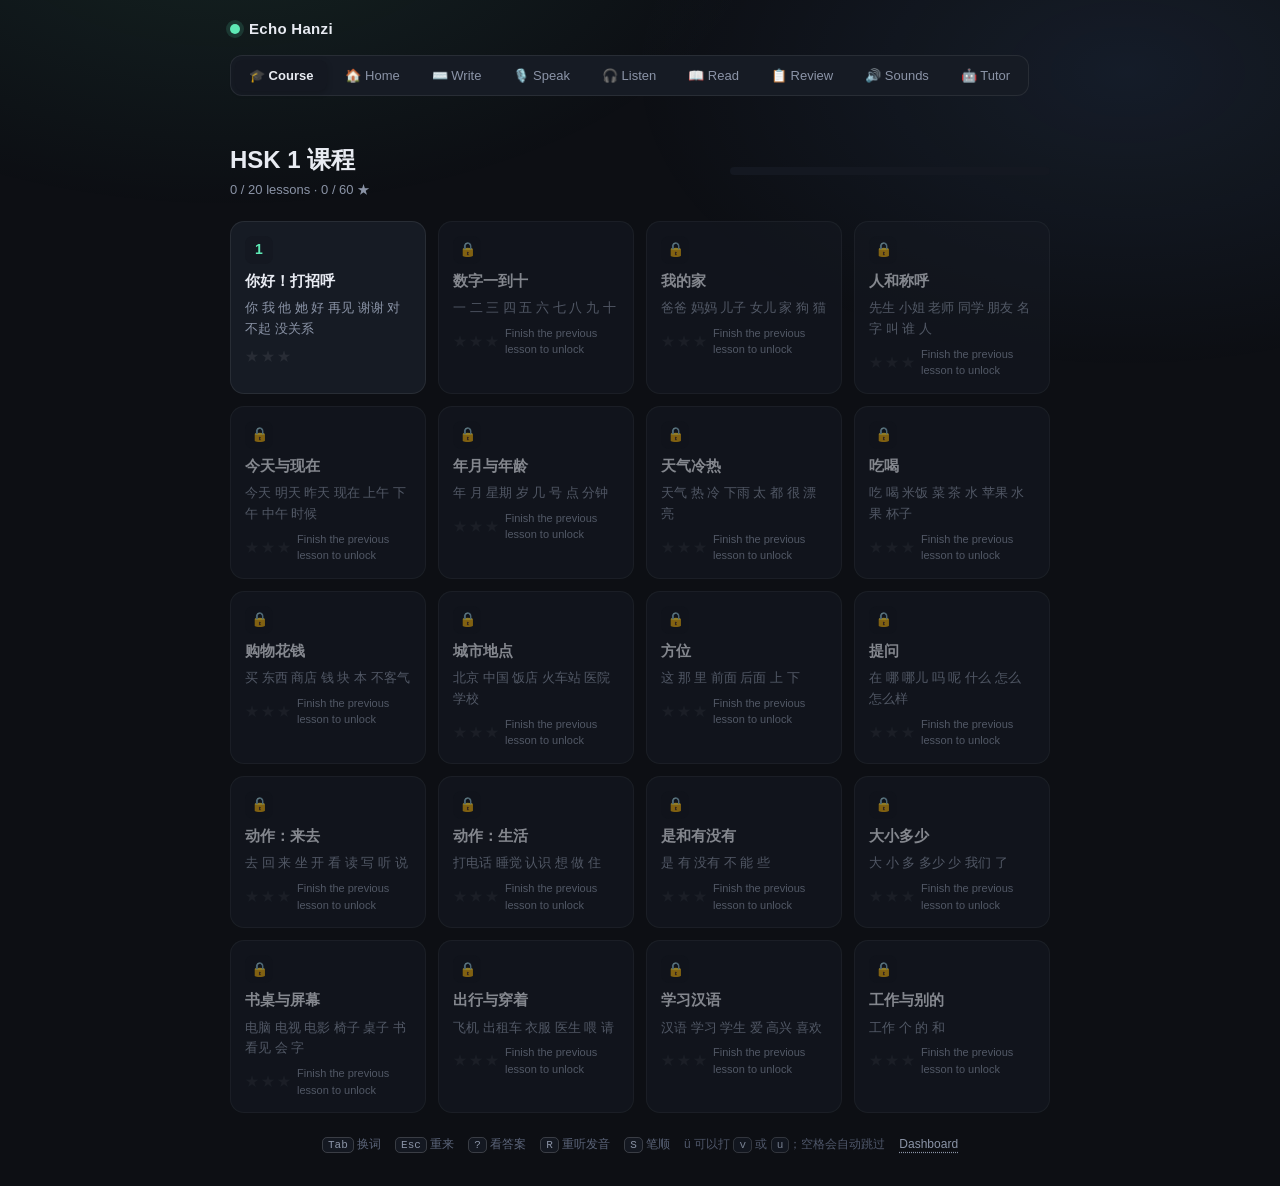
==== commit 8b8d78c4: "feat: P4.1 课程化——20 节主题课覆盖 HSK1 150 词、关卡解锁地图、星级评课、完课联动 SRS" ====
--- a/index.html
+++ b/index.html
@@ -25,7 +25,8 @@
 
     <!-- 四大核心中心全局导航 -->
     <nav class="hub-nav" id="hub-nav">
-      <button class="hub-tab is-active" id="tab-home" type="button" data-hub="home">🏠 总览</button>
+      <button class="hub-tab is-active" id="tab-course" type="button" data-hub="course">🎓 课程</button>
+      <button class="hub-tab" id="tab-home" type="button" data-hub="home">🏠 总览</button>
       <button class="hub-tab" id="tab-write" type="button" data-hub="write">⌨️ 打字</button>
       <button class="hub-tab" id="tab-speak" type="button" data-hub="speak">🎙️ 跟读</button>
       <button class="hub-tab" id="tab-listen" type="button" data-hub="listen">🎧 听力</button>
@@ -104,6 +105,18 @@
       <button class="toggle iconly" id="tg-theme" type="button" title="切换主题">◐</button>
     </div>
   </header>
+
+  <!-- 🎓 课程地图 (Course) -->
+  <section class="screen course-screen" id="screen-course" hidden>
+    <div class="course-head">
+      <div>
+        <h2 class="course-title">HSK 1 课程</h2>
+        <span class="course-sub" id="course-progress">0 / 20 课</span>
+      </div>
+      <div class="course-bar"><div class="course-bar-fill" id="course-bar-fill"></div></div>
+    </div>
+    <div class="course-grid" id="course-grid"></div>
+  </section>
 
   <!-- 🏠 学习总览 (Home) -->
   <section class="screen home-screen" id="screen-home" hidden>
@@ -661,6 +674,7 @@
 <script src="dict.js"></script>
 <script src="collection.js"></script>
 <script src="license.js"></script>
+<script src="course.js"></script>
 <script src="tutor.js"></script>
 <script src="pron.js"></script>
 <script src="stories.js"></script>
--- a/styles.css
+++ b/styles.css
@@ -2532,3 +2532,132 @@
   0%, 100% { opacity: 1; }
   50% { opacity: 0.5; }
 }
+
+/* ---------------- 🎓 课程地图 (Course) ---------------- */
+
+.course-screen {
+  gap: 20px;
+  justify-content: flex-start;
+  padding-top: 24px;
+}
+
+.course-head {
+  display: flex;
+  align-items: center;
+  justify-content: space-between;
+  gap: 16px;
+  flex-wrap: wrap;
+}
+
+.course-title {
+  margin: 0;
+  font-size: 24px;
+  font-weight: 700;
+  color: var(--text);
+}
+
+.course-sub {
+  font-size: 13px;
+  color: var(--muted);
+}
+
+.course-bar {
+  flex: 1;
+  min-width: 160px;
+  max-width: 320px;
+  height: 8px;
+  border-radius: 999px;
+  background: var(--bg-soft);
+  overflow: hidden;
+}
+
+.course-bar-fill {
+  height: 100%;
+  width: 0;
+  border-radius: 999px;
+  background: var(--accent);
+  transition: width 0.3s ease;
+}
+
+.course-grid {
+  display: grid;
+  grid-template-columns: repeat(4, 1fr);
+  gap: 12px;
+}
+
+.course-card {
+  appearance: none;
+  font: inherit;
+  text-align: left;
+  display: flex;
+  flex-direction: column;
+  gap: 6px;
+  background: var(--panel);
+  border: 1px solid var(--border);
+  border-radius: 14px;
+  padding: 14px;
+  cursor: pointer;
+  transition: transform 0.15s ease, border-color 0.15s ease;
+}
+
+.course-card:not(.is-locked):hover {
+  transform: translateY(-2px);
+  border-color: var(--accent);
+}
+
+.course-card.is-locked {
+  opacity: 0.55;
+  cursor: not-allowed;
+}
+
+.course-card.is-done {
+  border-color: color-mix(in srgb, var(--accent) 50%, var(--border));
+}
+
+.course-num {
+  display: inline-flex;
+  align-items: center;
+  justify-content: center;
+  width: 28px;
+  height: 28px;
+  border-radius: 8px;
+  background: var(--bg-soft);
+  color: var(--accent);
+  font-weight: 700;
+  font-size: 14px;
+}
+
+.course-card-title {
+  font-size: 15px;
+  font-weight: 600;
+  color: var(--text);
+}
+
+.course-card-words {
+  font-size: 13px;
+  color: var(--muted);
+  line-height: 1.6;
+}
+
+.course-stars {
+  display: flex;
+  gap: 2px;
+  align-items: center;
+}
+
+.course-star {
+  font-size: 14px;
+  color: var(--border);
+}
+
+.course-star.is-on { color: #f0b429; }
+
+.course-lock-hint {
+  font-size: 11px;
+  color: var(--muted);
+  margin-left: 4px;
+}
+
+@media (max-width: 700px) {
+  .course-grid { grid-template-columns: repeat(2, 1fr); }
+}
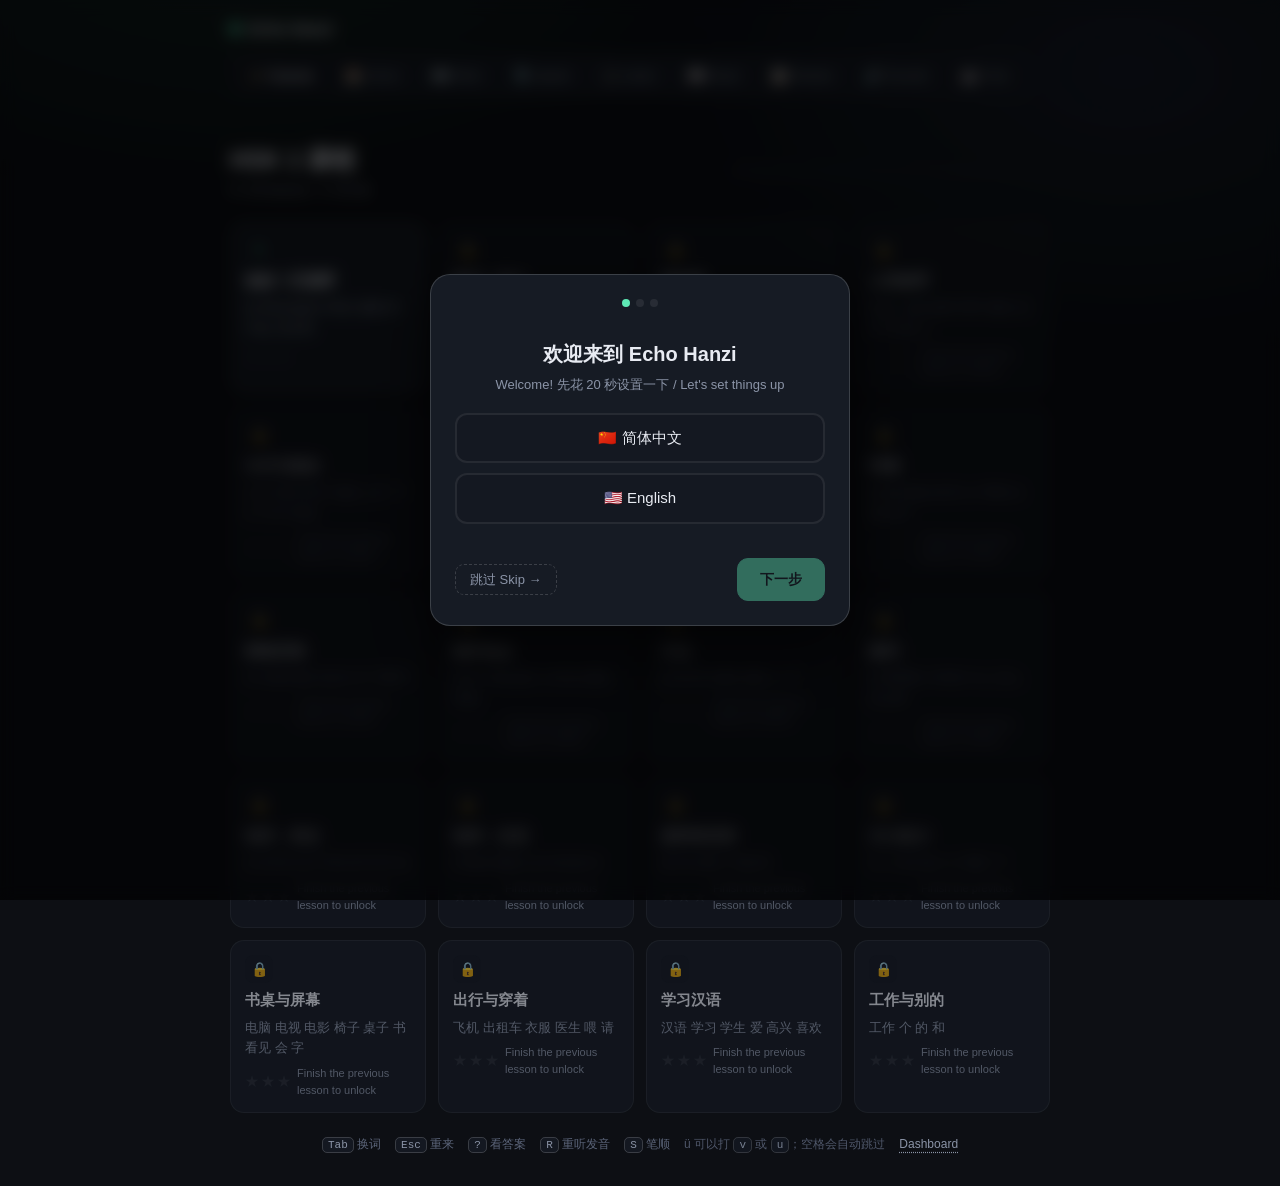
==== commit f0acd208: "feat: P4.2 首访引导——3 步 Onboarding（语言/水平/每日目标），零基础直达第 1 课" ====
--- a/index.html
+++ b/index.html
@@ -625,6 +625,46 @@
   </div>
 </div>
 
+<div class="modal-backdrop" id="onboard-modal" hidden>
+  <div class="share-dialog onboard-dialog">
+    <div class="onboard-dots"><span class="onboard-dot is-on" id="ob-dot1"></span><span class="onboard-dot" id="ob-dot2"></span><span class="onboard-dot" id="ob-dot3"></span></div>
+
+    <div class="onboard-step" id="ob-step1">
+      <h3 class="onboard-title">欢迎来到 Echo Hanzi</h3>
+      <p class="onboard-sub">Welcome! 先花 20 秒设置一下 / Let's set things up</p>
+      <div class="onboard-options">
+        <button class="onboard-opt" type="button" data-lang="zh-CN">🇨🇳 简体中文</button>
+        <button class="onboard-opt" type="button" data-lang="en">🇺🇸 English</button>
+      </div>
+    </div>
+
+    <div class="onboard-step" id="ob-step2" hidden>
+      <h3 class="onboard-title">你的中文水平？</h3>
+      <p class="onboard-sub">What's your level? / 你学过中文吗？</p>
+      <div class="onboard-options">
+        <button class="onboard-opt" type="button" data-level="zero"><b>零基础</b><br><small>Brand new to Chinese — start from Lesson 1</small></button>
+        <button class="onboard-opt" type="button" data-level="some"><b>学过一点</b><br><small>I know some — unlock all lessons</small></button>
+      </div>
+    </div>
+
+    <div class="onboard-step" id="ob-step3" hidden>
+      <h3 class="onboard-title">每天练多少？</h3>
+      <p class="onboard-sub">Set a daily goal / 每日目标</p>
+      <div class="onboard-options">
+        <button class="onboard-opt" type="button" data-goal="1">轻度<br><small>1 轮 / day</small></button>
+        <button class="onboard-opt" type="button" data-goal="3"><b>标准</b><br><small>3 轮 / day</small></button>
+        <button class="onboard-opt" type="button" data-goal="5">强度<br><small>5 轮 / day</small></button>
+      </div>
+    </div>
+
+    <div class="onboard-actions">
+      <button class="ghost-btn" id="btn-ob-skip" type="button">跳过 Skip →</button>
+      <button class="primary-btn" id="btn-ob-next" type="button" disabled>下一步</button>
+      <button class="primary-btn" id="btn-ob-start" type="button" hidden>开始第 1 课 →</button>
+    </div>
+  </div>
+</div>
+
 <div class="focus-hint" id="focus-hint" hidden>点一下页面开始输入</div>
 </div>
 
--- a/styles.css
+++ b/styles.css
@@ -2661,3 +2661,78 @@
 @media (max-width: 700px) {
   .course-grid { grid-template-columns: repeat(2, 1fr); }
 }
+
+/* ---------------- 👋 首访引导 (Onboarding) ---------------- */
+
+.onboard-dialog {
+  max-width: 420px;
+  text-align: center;
+}
+
+.onboard-dots {
+  display: flex;
+  justify-content: center;
+  gap: 6px;
+  margin-bottom: 16px;
+}
+
+.onboard-dot {
+  width: 8px;
+  height: 8px;
+  border-radius: 50%;
+  background: var(--border);
+  transition: background 0.2s ease;
+}
+
+.onboard-dot.is-on { background: var(--accent); }
+
+.onboard-title {
+  margin: 0 0 6px;
+  font-size: 20px;
+  color: var(--text);
+}
+
+.onboard-sub {
+  margin: 0 0 18px;
+  font-size: 13px;
+  color: var(--muted);
+}
+
+.onboard-options {
+  display: flex;
+  flex-direction: column;
+  gap: 10px;
+  margin-bottom: 18px;
+}
+
+.onboard-opt {
+  appearance: none;
+  font: inherit;
+  font-size: 15px;
+  color: var(--text);
+  background: var(--bg-soft);
+  border: 2px solid var(--border);
+  border-radius: 12px;
+  padding: 12px;
+  cursor: pointer;
+  transition: border-color 0.15s ease;
+}
+
+.onboard-opt small { color: var(--muted); font-size: 12px; }
+
+.onboard-opt.is-picked {
+  border-color: var(--accent);
+  background: color-mix(in srgb, var(--accent) 10%, transparent);
+}
+
+.onboard-actions {
+  display: flex;
+  justify-content: space-between;
+  align-items: center;
+  gap: 10px;
+}
+
+.onboard-actions .primary-btn:disabled {
+  opacity: 0.4;
+  cursor: not-allowed;
+}
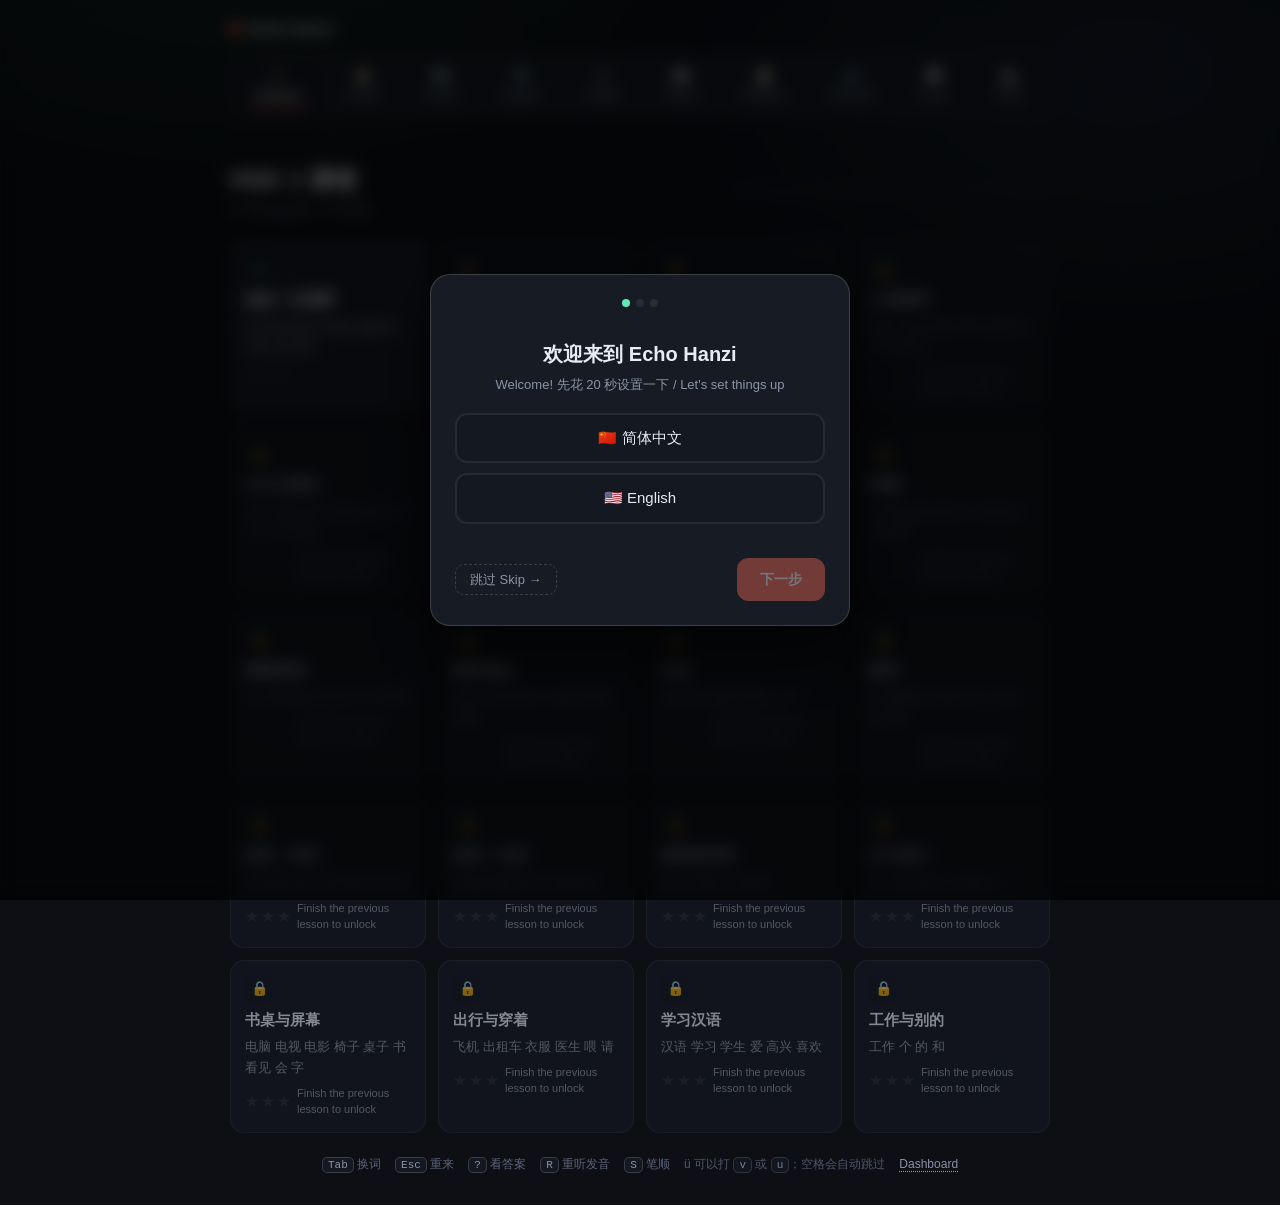
==== commit 65ac034f: "feat: 聊天打字场（通用聊天 UI + AI 笔友/离线脚本笔友）与网络热梗打字模式（40 词）" ====
--- a/index.html
+++ b/index.html
@@ -33,6 +33,7 @@
       <button class="hub-tab" id="tab-read" type="button" data-hub="read">📖 阅读</button>
       <button class="hub-tab" id="tab-review" type="button" data-hub="review">📋 复习</button>
       <button class="hub-tab" id="tab-pron" type="button" data-hub="pron">🔊 发音</button>
+      <button class="hub-tab" id="tab-chat" type="button" data-hub="chat">💬 聊天</button>
       <button class="hub-tab" id="tab-tutor" type="button" data-hub="tutor">🤖 助教</button>
     </nav>
 
@@ -50,6 +51,7 @@
         <span class="sfield-label">词库</span>
         <select id="sel-level">
           <option value="hsk1">HSK 1</option>
+          <option value="memes">🔥 热梗</option>
           <option value="hsk2">HSK 2 🔒</option>
           <option value="hsk3">HSK 3 🔒</option>
           <option value="all">全部 🔒</option>
@@ -348,6 +350,28 @@
     </div>
   </section>
 
+  <!-- 💬 聊天打字场 (Chat Arena) -->
+  <section class="screen chat-screen" id="screen-chat" hidden>
+    <div class="speak-header">
+      <span class="runline" id="chat-status">和笔友小柯打字聊天，用你自己的输入法</span>
+      <button class="ghost-btn" id="btn-chat-clear" type="button">新对话</button>
+    </div>
+    <div class="card chat-card">
+      <div class="chat-messages" id="chat-messages"></div>
+      <div class="tutor-chips" id="chat-chips">
+        <button class="tutor-chip" type="button" data-topic="milk-tea">点奶茶</button>
+        <button class="tutor-chip" type="button" data-topic="directions">问路</button>
+        <button class="tutor-chip" type="button" data-topic="weekend">聊周末</button>
+        <button class="tutor-chip" type="button" data-topic="memes">学热梗</button>
+      </div>
+      <div class="tutor-input-row">
+        <input class="listen-input tutor-input" id="chat-input" type="text"
+          placeholder="用你的输入法打中文..." autocomplete="off" />
+        <button class="primary-btn" id="btn-chat-send" type="button">发送</button>
+      </div>
+    </div>
+  </section>
+
   <main class="screen" id="screen-typing">
 
     <div class="meter" aria-hidden="true"><div class="meter-fill" id="progress-fill"></div></div>
--- a/styles.css
+++ b/styles.css
@@ -11,26 +11,32 @@
   --faint: #5b6479;
   --accent: #5ee9b5;
   --accent-2: #6aa9ff;
+  --brand: #ff6b57;          /* 印章朱红：品牌主色 */
+  --brand-strong: #e04b38;
   --danger: #ff6b6b;
   --border: rgba(255, 255, 255, 0.08);
   --border-strong: rgba(255, 255, 255, 0.16);
   --shadow: 0 24px 60px rgba(0, 0, 0, 0.45);
+  --shadow-card: 0 2px 10px rgba(0, 0, 0, 0.18);
   --radius: 16px;
 }
 
 [data-theme="light"] {
-  --bg: #f6f7fa;
-  --bg-soft: #eef0f5;
+  --bg: #f7f4ef;
+  --bg-soft: #efeae2;
   --panel: #ffffff;
-  --text: #121722;
-  --muted: #5f6a7d;
-  --faint: #9aa3b2;
+  --text: #1c1917;
+  --muted: #6b6259;
+  --faint: #a39a8f;
   --accent: #0f9d76;
   --accent-2: #2f6fed;
+  --brand: #d5453c;
+  --brand-strong: #b7372f;
   --danger: #d94b4b;
-  --border: rgba(16, 22, 34, 0.09);
-  --border-strong: rgba(16, 22, 34, 0.18);
-  --shadow: 0 20px 50px rgba(20, 30, 60, 0.1);
+  --border: rgba(28, 25, 23, 0.1);
+  --border-strong: rgba(28, 25, 23, 0.2);
+  --shadow: 0 20px 50px rgba(60, 40, 30, 0.12);
+  --shadow-card: 0 2px 8px rgba(60, 40, 30, 0.08);
 }
 
 * { box-sizing: border-box; }
@@ -98,14 +104,14 @@
   width: 10px;
   height: 10px;
   border-radius: 50%;
-  background: var(--accent);
-  box-shadow: 0 0 0 4px rgba(94, 233, 181, 0.14);
+  background: var(--brand);
+  box-shadow: 0 0 0 4px color-mix(in srgb, var(--brand) 18%, transparent);
   animation: pulse 2.6s ease-in-out infinite;
 }
 
 @keyframes pulse {
-  0%, 100% { box-shadow: 0 0 0 4px rgba(94, 233, 181, 0.14); }
-  50% { box-shadow: 0 0 0 8px rgba(94, 233, 181, 0.04); }
+  0%, 100% { box-shadow: 0 0 0 4px color-mix(in srgb, var(--brand) 18%, transparent); }
+  50% { box-shadow: 0 0 0 8px color-mix(in srgb, var(--brand) 5%, transparent); }
 }
 
 .controls {
@@ -492,16 +498,17 @@
   font: inherit;
   font-size: 14px;
   font-weight: 600;
-  color: var(--bg);
-  background: var(--accent);
-  border: 1px solid var(--accent);
+  color: #fff;
+  background: var(--brand);
+  border: 1px solid var(--brand);
   border-radius: 11px;
   padding: 10px 22px;
   cursor: pointer;
   transition: transform 0.12s ease, filter 0.15s ease;
 }
 
-[data-theme="light"] .primary-btn { color: #fff; }
+.primary-btn:hover { filter: brightness(1.08); transform: translateY(-1px); }
+.primary-btn:active { transform: translateY(0) scale(0.98); }
 
 .primary-btn:hover { filter: brightness(1.06); }
 .primary-btn:active { transform: translateY(1px); }
@@ -2736,3 +2743,119 @@
   opacity: 0.4;
   cursor: not-allowed;
 }
+
+/* ============================================================
+   P4.3 视觉升级 — 动效与质感统一
+   ============================================================ */
+
+/* 中心切换：轻浮入 */
+.screen {
+  animation: screenIn 0.22s ease both;
+}
+
+@keyframes screenIn {
+  from { opacity: 0; transform: translateY(6px); }
+  to   { opacity: 1; transform: translateY(0); }
+}
+
+/* 卡片统一投影 */
+.card {
+  box-shadow: var(--shadow-card);
+}
+
+/* 导航激活态：品牌色下划标 */
+.hub-tab {
+  position: relative;
+}
+
+.hub-tab.is-active::after {
+  content: "";
+  position: absolute;
+  left: 14px;
+  right: 14px;
+  bottom: 2px;
+  height: 2px;
+  border-radius: 2px;
+  background: var(--brand);
+}
+
+/* 标题排版 */
+.home-title, .course-title, .dash-title, .read-title {
+  letter-spacing: 0.01em;
+}
+
+/* 卡片按压反馈 */
+.home-card:active,
+.course-card:active,
+.pron-option:active,
+.quiz-opt:active {
+  transform: scale(0.985);
+}
+
+/* 完课星星跳动 */
+.course-star.is-on {
+  animation: starPop 0.35s ease both;
+}
+
+@keyframes starPop {
+  0% { transform: scale(0.4); opacity: 0; }
+  70% { transform: scale(1.25); }
+  100% { transform: scale(1); opacity: 1; }
+}
+
+/* 顶栏毛玻璃 */
+.topbar {
+  backdrop-filter: blur(10px);
+}
+
+/* ---------------- 💬 聊天打字场 (Chat Arena) ---------------- */
+
+.chat-screen {
+  gap: 16px;
+  justify-content: flex-start;
+  padding-top: 20px;
+}
+
+.chat-card {
+  display: flex;
+  flex-direction: column;
+  gap: 12px;
+  max-height: calc(100vh - 220px);
+}
+
+.chat-messages {
+  flex: 1;
+  overflow-y: auto;
+  display: flex;
+  flex-direction: column;
+  gap: 10px;
+  padding: 4px 2px;
+  min-height: 220px;
+}
+
+.chat-row { display: flex; }
+.chat-row-user { justify-content: flex-end; }
+
+.chat-bubble {
+  max-width: 78%;
+  padding: 10px 14px;
+  border-radius: 16px;
+  font-size: 14px;
+  line-height: 1.6;
+  white-space: pre-wrap;
+  word-break: break-word;
+}
+
+.chat-row-bot .chat-bubble {
+  background: var(--bg-soft);
+  color: var(--text);
+  border-bottom-left-radius: 4px;
+}
+
+.chat-row-user .chat-bubble {
+  background: var(--brand);
+  color: #fff;
+  border-bottom-right-radius: 4px;
+}
+
+.chat-messages .tutor-chips { margin-top: 0; }
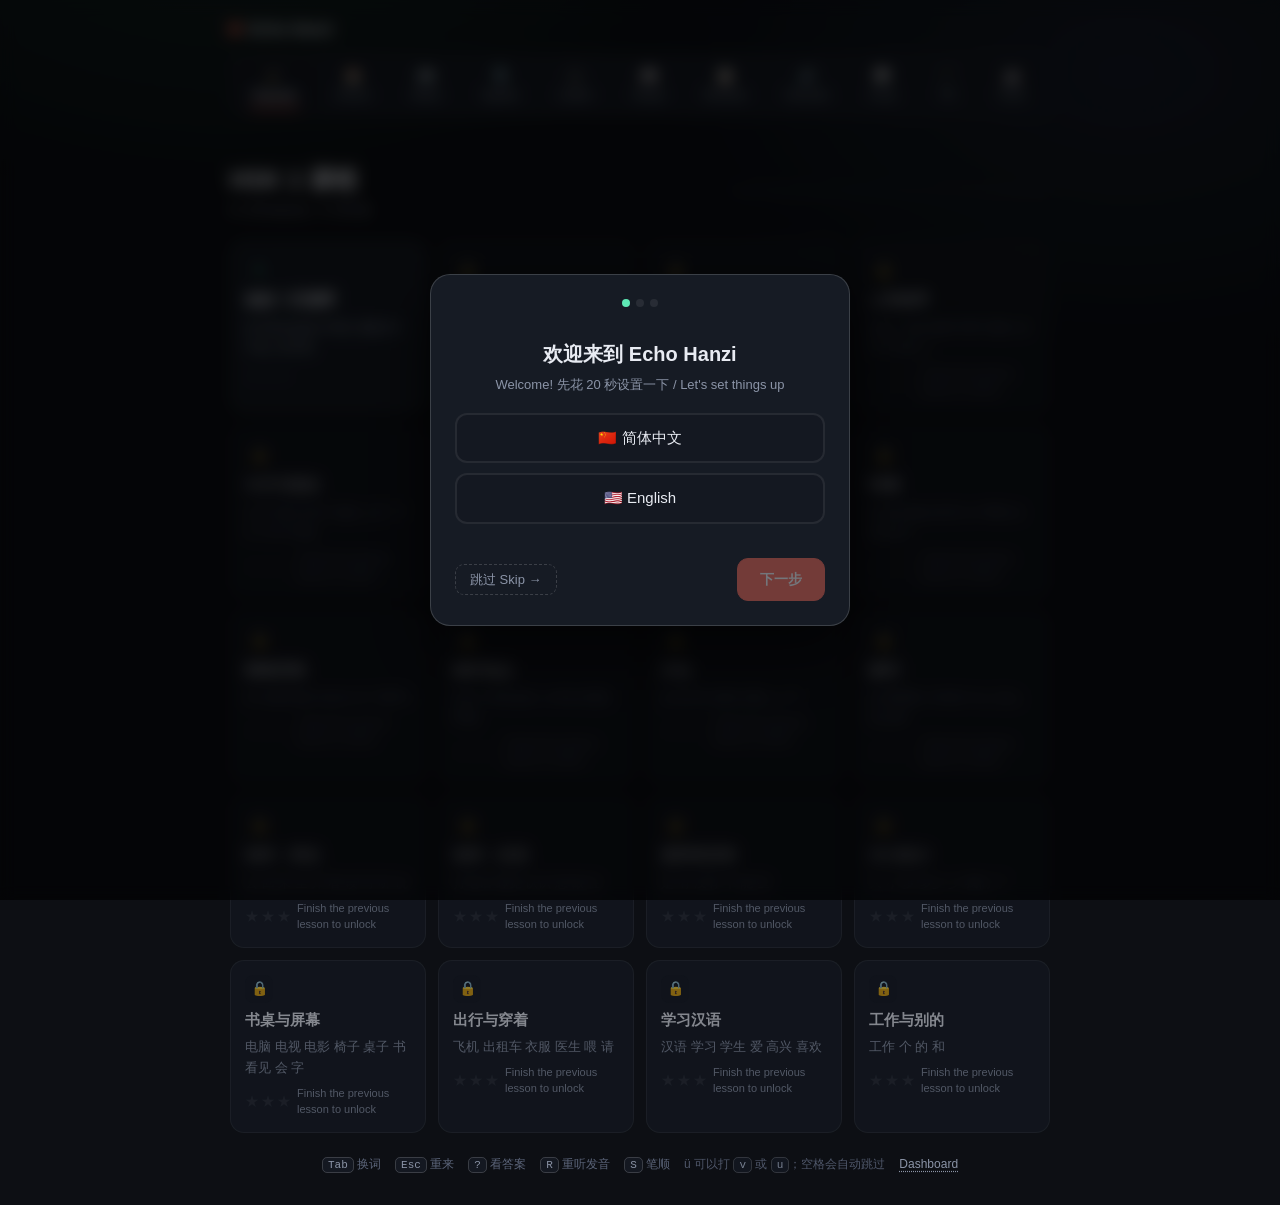
==== commit e6feb280: "feat: 九键 T9 键盘训练（全词库数字前缀索引）+ 移动端底部 Tab 栏" ====
--- a/index.html
+++ b/index.html
@@ -34,6 +34,7 @@
       <button class="hub-tab" id="tab-review" type="button" data-hub="review">📋 复习</button>
       <button class="hub-tab" id="tab-pron" type="button" data-hub="pron">🔊 发音</button>
       <button class="hub-tab" id="tab-chat" type="button" data-hub="chat">💬 聊天</button>
+      <button class="hub-tab" id="tab-t9" type="button" data-hub="t9">📱 九键</button>
       <button class="hub-tab" id="tab-tutor" type="button" data-hub="tutor">🤖 助教</button>
     </nav>
 
@@ -105,6 +106,7 @@
       <button class="toggle" id="btn-import" type="button" title="导入自定义内容">导入</button>
       <button class="toggle" id="btn-pro" type="button" title="Echo Hanzi Pro">👑</button>
       <button class="toggle iconly" id="tg-theme" type="button" title="切换主题">◐</button>
+      <button class="toggle iconly" id="btn-settings" type="button" title="设置">⚙️</button>
     </div>
   </header>
 
@@ -219,6 +221,11 @@
       </section>
 
       <section class="panel home-panel home-panel-wide">
+        <div class="panel-head"><h3 class="panel-title" id="ach-title">成就</h3><span class="panel-sub" id="ach-sub">0 / 12</span></div>
+        <div class="ach-grid" id="ach-grid"></div>
+      </section>
+
+      <section class="panel home-panel home-panel-wide">
         <div class="panel-head"><h3 class="panel-title">最近练习</h3><span class="panel-sub">最近 5 轮</span></div>
         <div class="home-recent" id="home-recent"></div>
       </section>
@@ -369,6 +376,26 @@
           placeholder="用你的输入法打中文..." autocomplete="off" />
         <button class="primary-btn" id="btn-chat-send" type="button">发送</button>
       </div>
+    </div>
+  </section>
+
+  <!-- 📱 九键键盘训练 (T9) -->
+  <section class="screen t9-screen" id="screen-t9" hidden>
+    <div class="speak-header">
+      <span class="runline" id="t9-score">0 / 0 · 连对 0</span>
+      <div class="lsn-speed-ctrl">
+        <button class="toggle" id="btn-t9-hint" type="button">看拼音</button>
+      </div>
+    </div>
+    <div class="card t9-card">
+      <div class="t9-target-hz" id="t9-target-hz">咖啡</div>
+      <div class="t9-target-en" id="t9-target-en">coffee</div>
+      <div class="t9-py-hint" id="t9-py-hint" hidden>kā fēi</div>
+      <div class="t9-pressed" id="t9-pressed">_</div>
+      <div class="t9-cands" id="t9-cands"></div>
+      <div class="t9-feedback" id="t9-feedback" hidden></div>
+      <div class="t9-keys" id="t9-keys"></div>
+      <button class="ghost-btn t9-skip" id="btn-t9-next" type="button">换一个词 →</button>
     </div>
   </section>
 
@@ -689,6 +716,48 @@
   </div>
 </div>
 
+<div class="modal-backdrop" id="settings-modal" hidden>
+  <div class="share-dialog">
+    <div class="stroke-header">
+      <div class="stroke-title-wrap">
+        <h3 class="share-title">设置 Settings</h3>
+      </div>
+      <button class="ghost-btn iconly stroke-close" id="btn-settings-close" type="button" title="关闭 (Esc)">✕</button>
+    </div>
+    <div class="settings-group">
+      <div class="settings-label">界面语言 Language</div>
+      <div class="settings-row">
+        <button class="ghost-btn" id="btn-set-lang" type="button">中 / EN</button>
+        <button class="ghost-btn" id="btn-set-theme" type="button">◐ 主题 Theme</button>
+      </div>
+    </div>
+    <div class="settings-group">
+      <div class="settings-label">键盘快捷键 Shortcuts</div>
+      <div class="shortcut-table">
+        <div><kbd>Tab</kbd> 下一题 / 重来</div>
+        <div><kbd>Esc</kbd> 重开本轮</div>
+        <div><kbd>?</kbd> 显示答案</div>
+        <div><kbd>R</kbd> 重听发音</div>
+        <div><kbd>S</kbd> 笔顺</div>
+        <div><kbd>D</kbd> 关闭看板</div>
+      </div>
+    </div>
+    <div class="settings-group">
+      <div class="settings-label">数据 Data（全部保存在本机）</div>
+      <div class="settings-row">
+        <button class="ghost-btn" id="btn-set-export" type="button">导出全部数据</button>
+        <button class="ghost-btn" id="btn-set-clear" type="button">清空全部数据</button>
+      </div>
+    </div>
+    <div class="settings-group">
+      <div class="settings-label">Pro</div>
+      <div class="settings-row">
+        <button class="ghost-btn" id="btn-set-pro" type="button">👑 管理 Pro 授权</button>
+      </div>
+    </div>
+  </div>
+</div>
+
 <div class="focus-hint" id="focus-hint" hidden>点一下页面开始输入</div>
 </div>
 
@@ -739,6 +808,8 @@
 <script src="collection.js"></script>
 <script src="license.js"></script>
 <script src="course.js"></script>
+<script src="achievements.js"></script>
+<script src="t9.js"></script>
 <script src="tutor.js"></script>
 <script src="pron.js"></script>
 <script src="stories.js"></script>
--- a/styles.css
+++ b/styles.css
@@ -2859,3 +2859,225 @@
 }
 
 .chat-messages .tutor-chips { margin-top: 0; }
+
+/* ---------------- ⚙️ 设置中心 & 🏆 成就 ---------------- */
+
+.settings-group { margin-bottom: 16px; }
+
+.settings-label {
+  font-size: 12px;
+  color: var(--muted);
+  margin-bottom: 6px;
+}
+
+.settings-row {
+  display: flex;
+  gap: 8px;
+  flex-wrap: wrap;
+}
+
+.shortcut-table {
+  display: grid;
+  grid-template-columns: repeat(2, 1fr);
+  gap: 6px 16px;
+  font-size: 13px;
+  color: var(--text);
+}
+
+.shortcut-table kbd {
+  display: inline-block;
+  min-width: 34px;
+  text-align: center;
+  background: var(--bg-soft);
+  border: 1px solid var(--border);
+  border-bottom-width: 2px;
+  border-radius: 6px;
+  padding: 1px 6px;
+  font-family: ui-monospace, Menlo, monospace;
+  font-size: 12px;
+  margin-right: 4px;
+}
+
+.ach-grid {
+  display: grid;
+  grid-template-columns: repeat(6, 1fr);
+  gap: 10px;
+}
+
+.ach-cell {
+  display: flex;
+  flex-direction: column;
+  align-items: center;
+  gap: 4px;
+  padding: 10px 4px;
+  border-radius: 12px;
+  background: var(--bg-soft);
+  opacity: 0.45;
+}
+
+.ach-cell.is-on {
+  opacity: 1;
+  box-shadow: 0 0 0 1px color-mix(in srgb, var(--brand) 40%, transparent) inset;
+}
+
+.ach-ico { font-size: 22px; }
+
+.ach-name {
+  font-size: 11px;
+  color: var(--text);
+  text-align: center;
+}
+
+@media (max-width: 700px) {
+  .ach-grid { grid-template-columns: repeat(4, 1fr); }
+}
+
+/* ---------------- 📱 九键键盘训练 (T9) ---------------- */
+
+.t9-screen {
+  gap: 16px;
+  justify-content: flex-start;
+  padding-top: 20px;
+}
+
+.t9-card {
+  display: flex;
+  flex-direction: column;
+  align-items: center;
+  gap: 12px;
+  max-width: 380px;
+  margin: 0 auto;
+  width: 100%;
+}
+
+.t9-target-hz {
+  font-size: 34px;
+  font-weight: 700;
+  color: var(--text);
+}
+
+.t9-target-en {
+  font-size: 14px;
+  color: var(--muted);
+  margin-top: -6px;
+}
+
+.t9-py-hint {
+  font-size: 15px;
+  color: var(--accent-2);
+}
+
+.t9-pressed {
+  font-size: 20px;
+  font-weight: 700;
+  letter-spacing: 0.35em;
+  color: var(--brand);
+  min-height: 28px;
+  font-family: ui-monospace, Menlo, monospace;
+}
+
+.t9-cands {
+  display: flex;
+  gap: 8px;
+  flex-wrap: wrap;
+  justify-content: center;
+  min-height: 44px;
+}
+
+.t9-cand {
+  appearance: none;
+  font: inherit;
+  display: flex;
+  flex-direction: column;
+  align-items: center;
+  background: var(--bg-soft);
+  border: 1px solid var(--border);
+  border-radius: 10px;
+  padding: 6px 10px;
+  cursor: pointer;
+}
+
+.t9-cand:hover { border-color: var(--accent); }
+
+.t9-cand-hz { font-size: 16px; font-weight: 600; color: var(--text); }
+.t9-cand-py { font-size: 11px; color: var(--muted); }
+
+.t9-feedback {
+  font-size: 14px;
+  font-weight: 600;
+  min-height: 20px;
+}
+
+.t9-feedback.is-good { color: var(--accent); }
+.t9-feedback.is-bad { color: var(--danger); }
+
+.t9-keys {
+  display: grid;
+  grid-template-columns: repeat(5, 1fr);
+  gap: 8px;
+  width: 100%;
+}
+
+.t9-key {
+  appearance: none;
+  font: inherit;
+  display: flex;
+  flex-direction: column;
+  align-items: center;
+  gap: 1px;
+  padding: 10px 0 8px;
+  border-radius: 12px;
+  border: 1px solid var(--border);
+  background: var(--bg-soft);
+  cursor: pointer;
+  transition: transform 0.1s ease, border-color 0.1s ease;
+  user-select: none;
+  -webkit-user-select: none;
+  touch-action: manipulation;
+}
+
+.t9-key:active { transform: scale(0.95); border-color: var(--brand); }
+
+.t9-key-num { font-size: 18px; font-weight: 700; color: var(--text); }
+.t9-key-abc { font-size: 9px; letter-spacing: 0.15em; color: var(--muted); }
+
+.t9-key-del { grid-column: 5; font-size: 18px; }
+
+.t9-skip { margin-top: 2px; font-size: 13px; }
+
+/* ---------------- 移动端底部 Tab 栏 ---------------- */
+
+@media (max-width: 700px) {
+  .app {
+    padding-bottom: calc(66px + env(safe-area-inset-bottom, 0px));
+  }
+
+  .topbar .hub-nav {
+    position: fixed;
+    left: 0;
+    right: 0;
+    bottom: 0;
+    z-index: 60;
+    border-radius: 0;
+    border-left: 0;
+    border-right: 0;
+    border-bottom: 0;
+    justify-content: space-around;
+    overflow-x: auto;
+    padding: 4px 4px calc(4px + env(safe-area-inset-bottom, 0px));
+    box-shadow: 0 -6px 24px rgba(0, 0, 0, 0.25);
+  }
+
+  .hub-tab {
+    flex: 1 0 auto;
+    padding: 8px 8px;
+    font-size: 12px;
+    white-space: nowrap;
+  }
+
+  .hub-tab.is-active::after {
+    left: 8px;
+    right: 8px;
+    bottom: 0;
+  }
+}
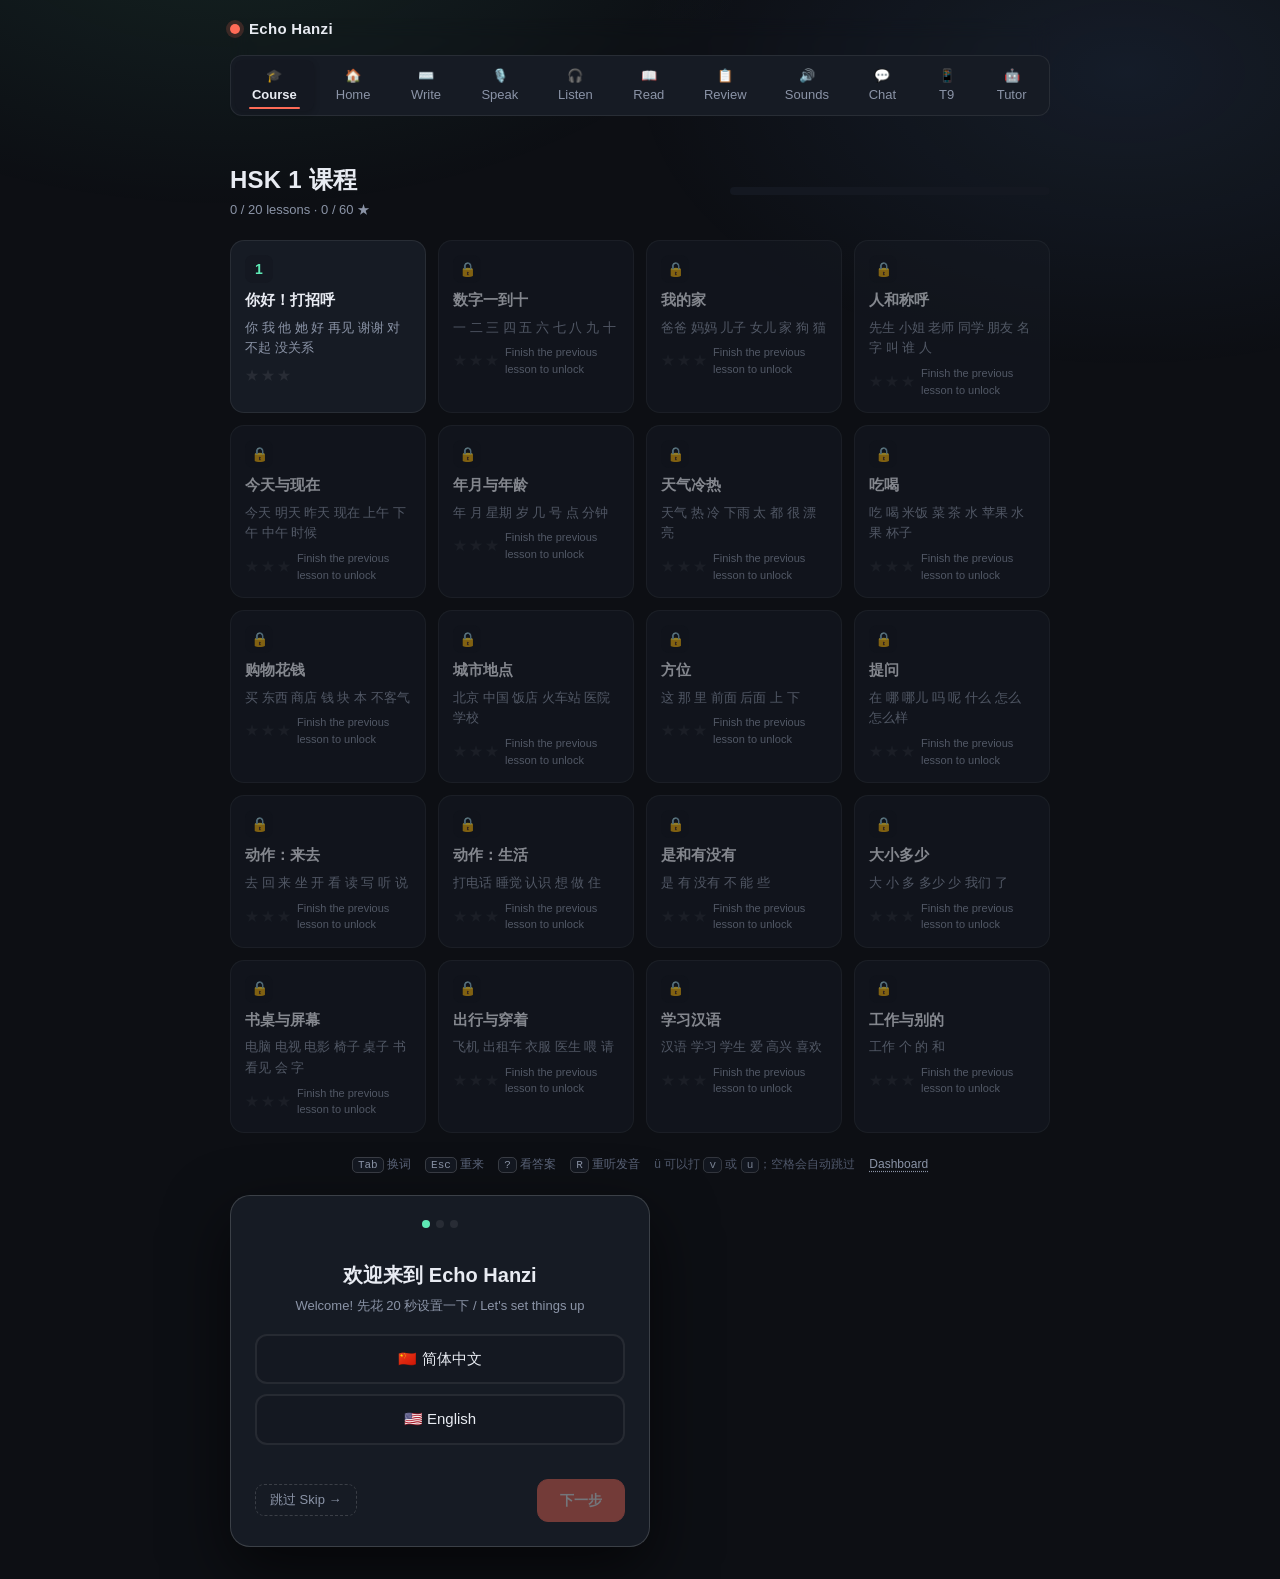
==== commit 88d87762: "refactor: 移除汉字笔顺动画功能（strokes.js、浮层、按钮、快捷键、词典入口），SW 缓存升级 v2" ====
--- a/index.html
+++ b/index.html
@@ -382,6 +382,10 @@
   <!-- 📱 九键键盘训练 (T9) -->
   <section class="screen t9-screen" id="screen-t9" hidden>
     <div class="speak-header">
+      <div class="pron-cats" id="t9-modes">
+        <button class="tutor-chip is-active" type="button" data-mode="word">词语</button>
+        <button class="tutor-chip" type="button" data-mode="sent">整句</button>
+      </div>
       <span class="runline" id="t9-score">0 / 0 · 连对 0</span>
       <div class="lsn-speed-ctrl">
         <button class="toggle" id="btn-t9-hint" type="button">看拼音</button>
@@ -393,6 +397,7 @@
       <div class="t9-py-hint" id="t9-py-hint" hidden>kā fēi</div>
       <div class="t9-pressed" id="t9-pressed">_</div>
       <div class="t9-cands" id="t9-cands"></div>
+      <div class="t9-progress" id="t9-progress" hidden>0 / 0 键</div>
       <div class="t9-feedback" id="t9-feedback" hidden></div>
       <div class="t9-keys" id="t9-keys"></div>
       <button class="ghost-btn t9-skip" id="btn-t9-next" type="button">换一个词 →</button>
@@ -424,7 +429,6 @@
         <span class="wave-bar"></span>
       </div>
 
-      <button class="ghost-btn iconly card-stroke-btn" id="btn-show-stroke" type="button" title="查看笔顺 (S)">✍️</button>
       
       <!-- 故事沉浸式段落全景视图 -->
       <div class="story-view" id="story-view" hidden>
@@ -460,7 +464,6 @@
             <button class="dict-icon-btn" id="dt-btn-fav" type="button" title="收藏生词">☆</button>
             <button class="dict-icon-btn" id="dt-btn-speak" type="button" title="发音">🔊</button>
           </div>
-          <button class="dict-icon-btn" id="dt-btn-stroke" type="button" title="查看笔顺">✍️</button>
         </div>
         <div class="dict-def" id="dt-def">to drink; beverage</div>
         <div class="dict-radical-box">
@@ -574,7 +577,6 @@
     <span><kbd>Esc</kbd> 重来</span>
     <span><kbd>?</kbd> 看答案</span>
     <span><kbd>R</kbd> 重听发音</span>
-    <span><kbd>S</kbd> 笔顺</span>
     <span class="tip">ü 可以打 <kbd>v</kbd> 或 <kbd>u</kbd>；空格会自动跳过</span>
     <span class="tip" id="hint-punct" hidden>句中标点用 <kbd>,</kbd> <kbd>.</kbd> <kbd>!</kbd> <kbd>?</kbd> 键</span>
     <button class="link-btn" id="btn-stats" type="button">数据看板</button>
@@ -738,7 +740,6 @@
         <div><kbd>Esc</kbd> 重开本轮</div>
         <div><kbd>?</kbd> 显示答案</div>
         <div><kbd>R</kbd> 重听发音</div>
-        <div><kbd>S</kbd> 笔顺</div>
         <div><kbd>D</kbd> 关闭看板</div>
       </div>
     </div>
@@ -759,39 +760,6 @@
 </div>
 
 <div class="focus-hint" id="focus-hint" hidden>点一下页面开始输入</div>
-</div>
-
-<!-- 汉字笔顺动画演示浮层 -->
-<div class="modal-backdrop" id="stroke-modal" hidden>
-  <div class="stroke-dialog">
-    <div class="stroke-header">
-      <div class="stroke-title-wrap">
-        <h3 class="stroke-char" id="stroke-char">文</h3>
-        <span class="stroke-info" id="stroke-info">笔画 4</span>
-      </div>
-      <button class="ghost-btn iconly stroke-close" id="btn-stroke-close" type="button" title="关闭 (Esc)">✕</button>
-    </div>
-
-    <div class="stroke-grid-box">
-      <!-- 米字格 -->
-      <svg class="mige-bg" viewBox="0 0 1024 1024">
-        <line x1="0" y1="0" x2="1024" y2="1024" stroke="currentColor" stroke-dasharray="8 8" opacity="0.18"/>
-        <line x1="1024" y1="0" x2="0" y2="1024" stroke="currentColor" stroke-dasharray="8 8" opacity="0.18"/>
-        <line x1="512" y1="0" x2="512" y2="1024" stroke="currentColor" stroke-dasharray="8 8" opacity="0.25"/>
-        <line x1="0" y1="512" x2="1024" y2="512" stroke="currentColor" stroke-dasharray="8 8" opacity="0.25"/>
-        <rect x="2" y="2" width="1020" height="1020" fill="none" stroke="currentColor" opacity="0.3"/>
-      </svg>
-      <!-- 动态笔画 SVG -->
-      <svg class="stroke-canvas" id="stroke-canvas" viewBox="0 0 1024 1024"></svg>
-    </div>
-
-    <div class="stroke-controls">
-      <button class="ghost-btn" id="btn-stroke-replay" type="button">重播</button>
-      <button class="ghost-btn" id="btn-stroke-prev" type="button">上一步</button>
-      <button class="ghost-btn" id="btn-stroke-next" type="button">下一步</button>
-      <button class="primary-btn" id="btn-stroke-play" type="button">自动演示</button>
-    </div>
-  </div>
 </div>
 
 <input id="catcher" class="catcher" type="text" inputmode="latin" lang="en"
@@ -815,7 +783,6 @@
 <script src="stories.js"></script>
 <script src="ime.js"></script>
 <script src="custom.js"></script>
-<script src="strokes.js"></script>
 <script src="srs.js"></script>
 <script src="stats.js"></script>
 <script src="app.js"></script>
--- a/styles.css
+++ b/styles.css
@@ -276,16 +276,6 @@
   color: var(--accent-2);
   border-color: var(--accent-2);
   border-style: dashed;
-}
-
-.card-stroke-btn {
-  position: absolute;
-  top: 10px;
-  right: 12px;
-  font-size: 13px;
-  padding: 3px 8px;
-  border-radius: 8px;
-  opacity: 0.7;
 }
 
 .card-stroke-btn:hover {
@@ -1015,134 +1005,6 @@
   * { animation-duration: 0.001s !important; transition-duration: 0.001s !important; }
 }
 
-/* ---------------- 笔顺动画浮层 ---------------- */
-
-.modal-backdrop {
-  position: fixed;
-  inset: 0;
-  background: rgba(0, 0, 0, 0.65);
-  backdrop-filter: blur(8px);
-  -webkit-backdrop-filter: blur(8px);
-  z-index: 100;
-  display: flex;
-  align-items: center;
-  justify-content: center;
-  padding: 20px;
-  animation: fadeIn 0.18s ease;
-}
-
-@keyframes fadeIn {
-  from { opacity: 0; }
-  to { opacity: 1; }
-}
-
-.stroke-dialog {
-  background: var(--panel);
-  border: 1px solid var(--border-strong);
-  border-radius: 20px;
-  padding: 24px;
-  width: 100%;
-  max-width: 380px;
-  display: flex;
-  flex-direction: column;
-  gap: 18px;
-  box-shadow: var(--shadow);
-  transform-origin: center;
-  animation: popIn 0.22s cubic-bezier(0.16, 1, 0.3, 1);
-}
-
-@keyframes popIn {
-  from { opacity: 0; transform: scale(0.92); }
-  to { opacity: 1; transform: scale(1); }
-}
-
-.stroke-header {
-  display: flex;
-  align-items: center;
-  justify-content: space-between;
-}
-
-.stroke-title-wrap {
-  display: flex;
-  align-items: baseline;
-  gap: 10px;
-}
-
-.stroke-char {
-  margin: 0;
-  font-family: "Songti SC", "Noto Serif SC", serif;
-  font-size: 32px;
-  line-height: 1;
-}
-
-.stroke-info {
-  font-size: 13px;
-  color: var(--muted);
-  font-variant-numeric: tabular-nums;
-}
-
-.stroke-grid-box {
-  position: relative;
-  width: 100%;
-  aspect-ratio: 1 / 1;
-  border-radius: 14px;
-  background: var(--bg-soft);
-  border: 1px solid var(--border);
-  overflow: hidden;
-  color: var(--faint);
-}
-
-.mige-bg, .stroke-canvas {
-  position: absolute;
-  inset: 0;
-  width: 100%;
-  height: 100%;
-}
-
-.stroke-path {
-  fill: var(--text);
-  opacity: 0.12;
-  transition: opacity 0.22s ease, fill 0.22s ease;
-}
-
-.stroke-path.is-written {
-  fill: var(--text);
-  opacity: 1;
-}
-
-.stroke-path.is-active {
-  fill: var(--accent);
-  opacity: 1;
-  animation: strokeGlow 0.45s ease-in-out infinite alternate;
-}
-
-@keyframes strokeGlow {
-  from { filter: drop-shadow(0 0 2px var(--accent)); }
-  to { filter: drop-shadow(0 0 10px var(--accent)); }
-}
-
-.stroke-controls {
-  display: grid;
-  grid-template-columns: repeat(4, minmax(0, 1fr));
-  gap: 8px;
-}
-
-.stroke-controls button {
-  padding: 8px 4px;
-  font-size: 13px;
-  text-align: center;
-}
-
-/* 汉字可点击提示样式 */
-.hanzi, .u-hz {
-  cursor: pointer;
-  transition: transform 0.15s ease, filter 0.15s ease;
-}
-
-.hanzi:hover, .u-hz:hover {
-  filter: drop-shadow(0 2px 8px rgba(94, 233, 181, 0.25));
-}
-
 /* ---------------- 真实输入法悬浮候选框 ---------------- */
 
 .ime-popup {
@@ -3081,3 +2943,27 @@
     bottom: 0;
   }
 }
+
+/* 九键整句模式 */
+
+.t9-target-hz.t9-sentence {
+  font-size: 19px;
+  line-height: 1.6;
+  text-align: center;
+}
+
+.t9-cand.t9-cand-sent {
+  width: 100%;
+  flex-direction: row;
+  justify-content: space-between;
+  align-items: baseline;
+  gap: 10px;
+}
+
+.t9-cand.t9-cand-sent .t9-cand-hz { font-size: 14px; font-weight: 500; }
+
+.t9-progress {
+  font-size: 12px;
+  color: var(--muted);
+  font-family: ui-monospace, Menlo, monospace;
+}
